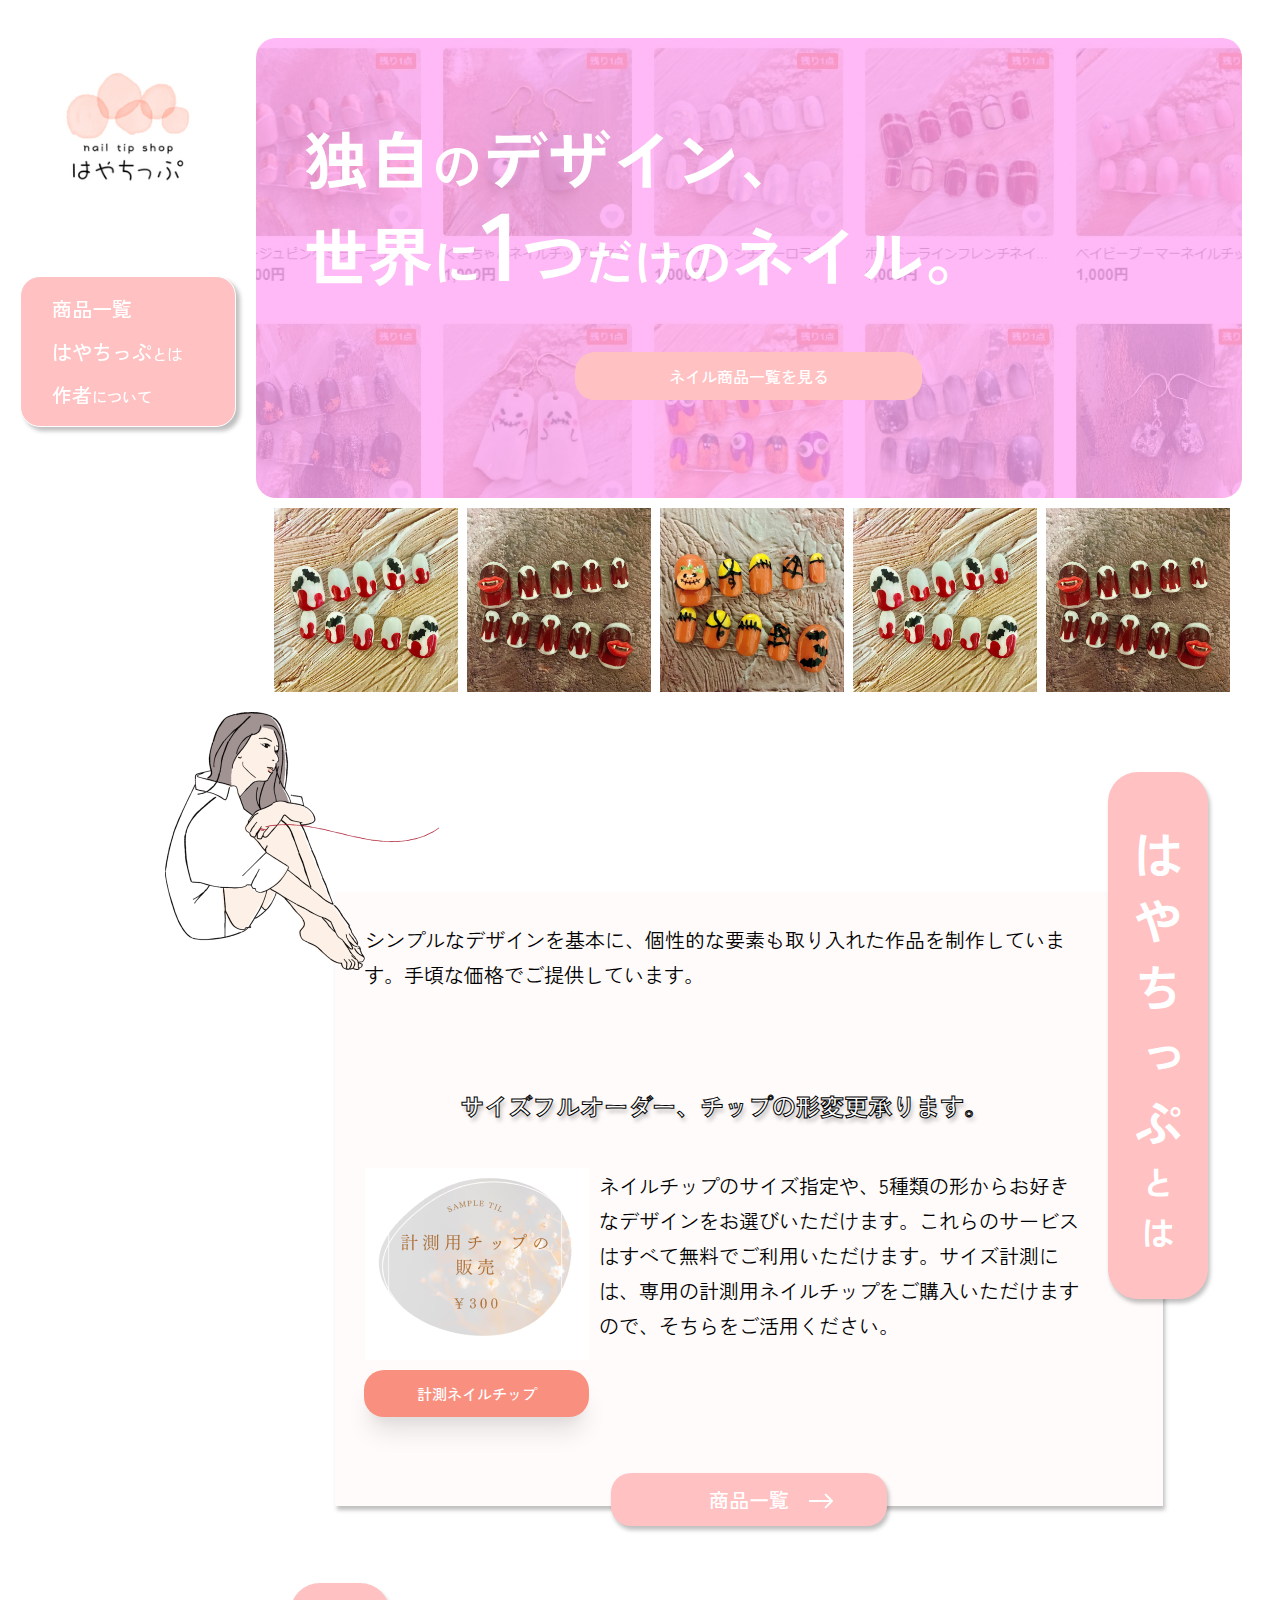
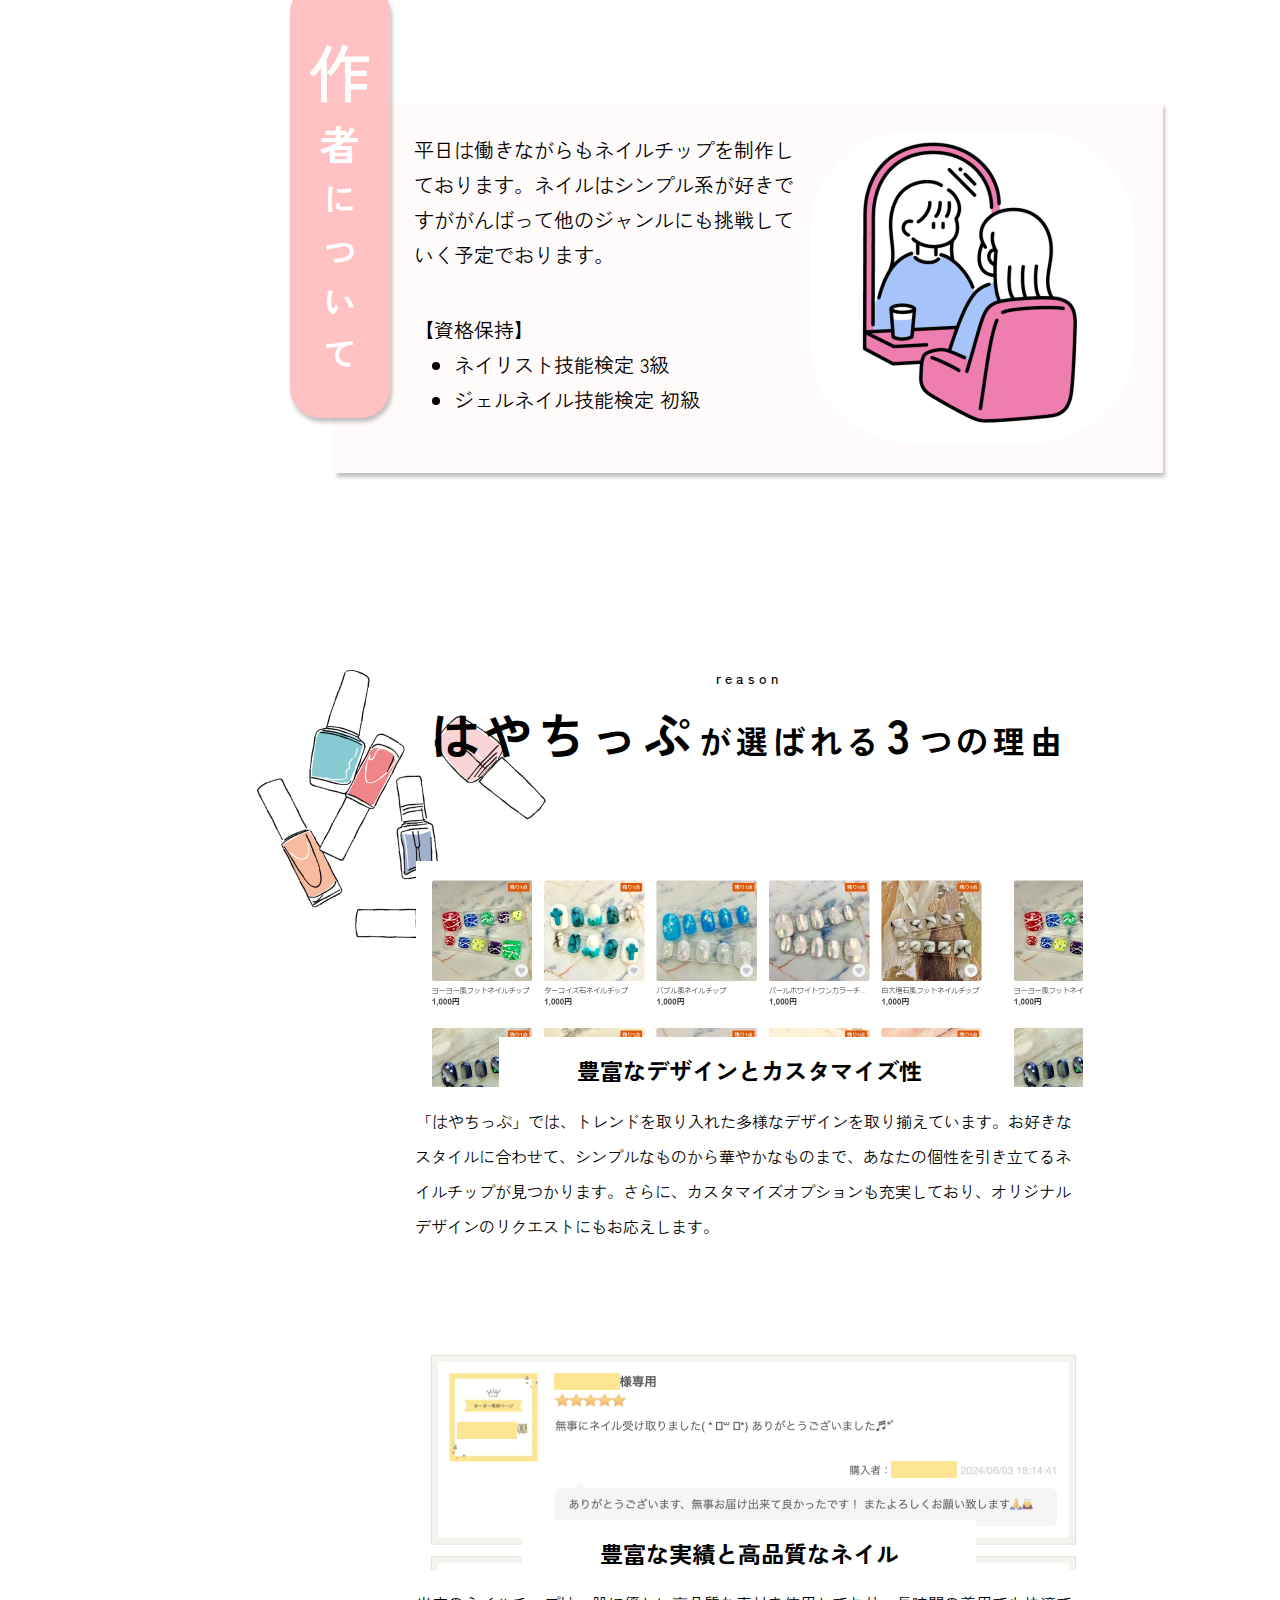
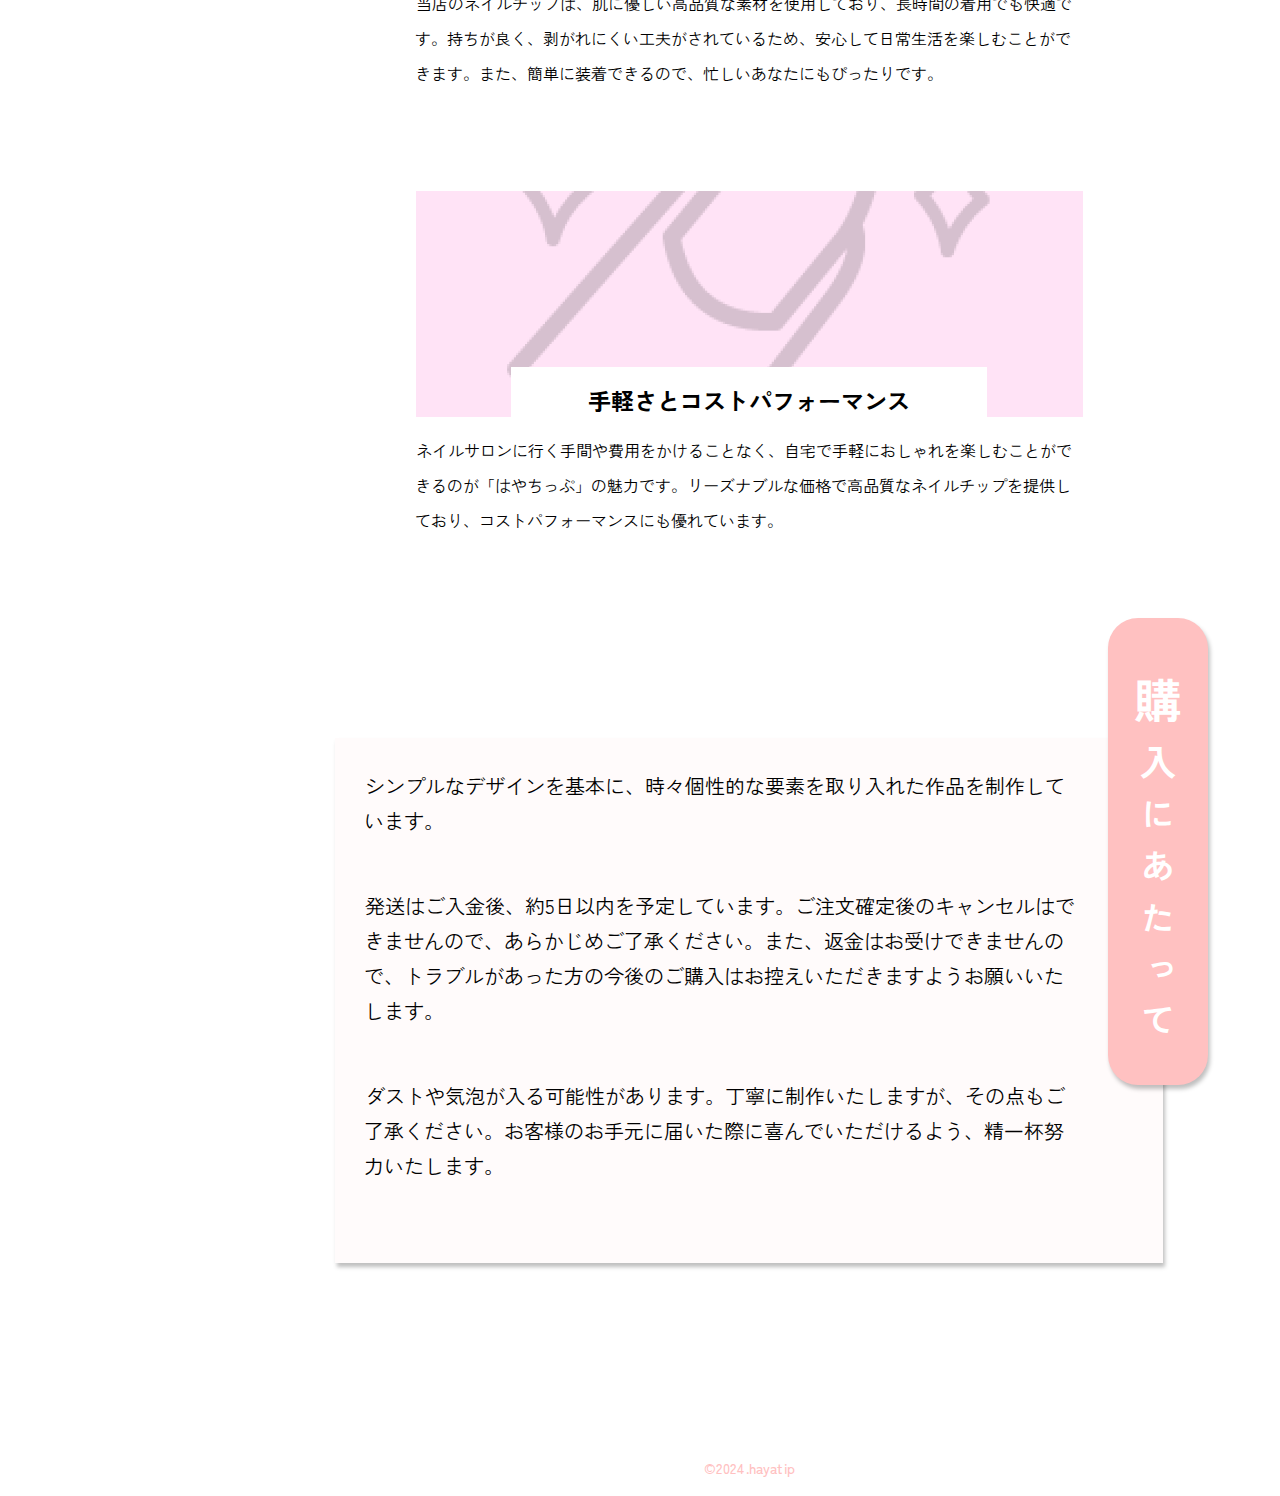
==== html/index.html @ b54ee9a7 "トップページPC" ====
<html lang="ja">
<head>
<meta charset="UTF-8">
<meta name="viewport" content="width=device-width, initial-scale=1">
<link rel="stylesheet" href="css/reset.css">
<link rel="stylesheet" href="css/style.css">
<link href="https://fonts.googleapis.com/css2?family=Zen+Kaku+Gothic+Antique:wght@300;400;500;700;900&display=swap" rel="stylesheet">
<link rel="stylesheet" href="js/slick.css">
<script src="js/jquery.js"></script>
<script src="js/slick.js"></script>
<script src="js/index.js"></script>
<title>はやちっぷ -nail tip shop-</title>
</head>
<body class="body">
    <header class="header">
        <h1 class="logo logo--pc logo--sp"><img src="image/logo.png" alt="はやちっぷ"></h1>
        <nav class="menu menu--pc menu--sp">
            <ul>
                <li><a href="#">商品一覧</a></li>
                <li><a href="#">はやちっぷ<i>とは</i></a></li>
                <li><a href="#">作者<i>について</i></a></li>
            </ul>
        </nav>
    </header>
    <main class="main-index main">
        <div class="main-index_catch">
            <a href="#">
                <h2><img src="image/catch.svg" alt="独自のデザイン、世界に1つだけのネイル。"></h2>
                <div class="main-index_btn">ネイル商品一覧を見る</div>
            </a>
        </div>
        <div class="main-index_slider">
            <div class="main-index_slider_items" id="js-slider">
                <div><img src="image/item1.jpg" alt=""></div>
                <div><img src="image/item2.jpg" alt=""></div>
                <div><img src="image/item3.jpg" alt=""></div>
                <div><img src="image/item1.jpg" alt=""></div>
                <div><img src="image/item2.jpg" alt=""></div>
                <div><img src="image/item3.jpg" alt=""></div>
                <div><img src="image/item1.jpg" alt=""></div>
                <div><img src="image/item2.jpg" alt=""></div>
                <div><img src="image/item3.jpg" alt=""></div>
                <div><img src="image/item1.jpg" alt=""></div>
                <div><img src="image/item2.jpg" alt=""></div>
                <div><img src="image/item3.jpg" alt=""></div>
                </div>
        </div>

        <!--はやちっぷとは-->
        <section class="main-index_content main-index_content--right main-index_content--btn">
            <h3 class="main-index_content_title main-index_content_title--right">はやちっぷ<span>とは</span></h3>
            <p class="main-index_content_text">シンプルなデザインを基本に、個性的な要素も取り入れた作品を制作しています。手頃な価格でご提供しています。</p>
            <div class="main-index_content_inner">
                <h4 class="main-index_content_inner_title">サイズフルオーダー、チップの形変更承ります。</h4>
                <div class="main-index_content_inner_group">
                    <div class="main-index_content_inner_group_figure">
                        <img src="image/tip.jpg" alt="計測ネイルチップ">
                        <a href="#" class="btn btn--keisoku">計測ネイルチップ</a>
                    </div>
                    <p>ネイルチップのサイズ指定や、5種類の形からお好きなデザインをお選びいただけます。これらのサービスはすべて無料でご利用いただけます。サイズ計測には、専用の計測用ネイルチップをご購入いただけますので、そちらをご活用ください。</p>
                </div>
                <a href="#" class="btn btn--index">商品一覧<span><img src="image/arrow1.svg" alt=""></span></a>
            </div>
            <div class="main-index_content_item"><img src="image/item1.png" alt=""></div>
        </section>

        <!--作者について-->
        <section class="main-index_content main-index_content--left">
            <h3 class="main-index_content_title main-index_content_title--left main-index_content_title--sakusya"><strong>作</strong><span>者</span><i>について</i></h3>
            <div class="main-index_content_inner main-index_content_inner--sakusya">
                <div class="main-index_content_inner_left">
                    <p>平日は働きながらもネイルチップを制作しております。ネイルはシンプル系が好きですががんばって他のジャンルにも挑戦していく予定でおります。</p>
                    <h4>【資格保持】</h4>
                    <ul>
                        <li>ネイリスト技能検定 3級</li>
                        <li>ジェルネイル技能検定 初級</li>
                    </ul>
                </div>
                <figure class="main-index_content_inner_image">
                    <img src="image/sakusya.png" alt="作者について">
                </figure>
            </div>
        </section>

        <!--reason-->
        <div class="reason">
            <div class="reason-tiele">
                <span class="reason-tiele_sub">reason</span>
                <h3 class="reason-tiele_sub-title">
                    <strong>はやちっぷ</strong>
                    <span>が選ばれる</span>
                    <i>3</i>
                    <span>つの理由</span>
                </h3>
            </div>

            <section class="reason-section reason-section--first">
                <div class="reason-section_item"><img src="image/item2.png" alt=""></div>
                <figure class="reason-section_figure"><img src="image/reason1.png" alt="豊富なデザインとカスタマイズ性"></figure>
                <div class="reason-section_inner">
                    <div class="reason-section_inner_title">
                        <h4 class="reason-section_inner_title_item">豊富なデザインとカスタマイズ性</h4>
                    </div>
                    <p class="reason-section_inner_text">「はやちっぷ」では、トレンドを取り入れた多様なデザインを取り揃えています。お好きなスタイルに合わせて、シンプルなものから華やかなものまで、あなたの個性を引き立てるネイルチップが見つかります。さらに、カスタマイズオプションも充実しており、オリジナルデザインのリクエストにもお応えします。</p>
                </div>
            </section>

            <section class="reason-section">
                <figure class="reason-section_figure"><img src="image/reason2.png" alt=""></figure>
                <div class="reason-section_inner">
                    <div class="reason-section_inner_title">
                        <h4 class="reason-section_inner_title_item">豊富な実績と高品質なネイル</h4>
                    </div>
                    <p class="reason-section_inner_text">当店のネイルチップは、肌に優しい高品質な素材を使用しており、長時間の着用でも快適です。持ちが良く、剥がれにくい工夫がされているため、安心して日常生活を楽しむことができます。また、簡単に装着できるので、忙しいあなたにもぴったりです。</p>
                </div>
            </section>

            <section class="reason-section reason-section--last">
                <figure class="reason-section_figure"><img src="image/reason3.png" alt=""></figure>
                <div class="reason-section_inner">
                    <div class="reason-section_inner_title">
                        <h4 class="reason-section_inner_title_item">手軽さとコストパフォーマンス</h4>
                    </div>
                    <p class="reason-section_inner_text">ネイルサロンに行く手間や費用をかけることなく、自宅で手軽におしゃれを楽しむことができるのが「はやちっぷ」の魅力です。リーズナブルな価格で高品質なネイルチップを提供しており、コストパフォーマンスにも優れています。</p>
                </div>
            </section>
        </div>

        <!--購入にあたって-->
        <section class="main-index_content main-index_content--right">
            <h3 class="main-index_content_title main-index_content_title--right">購<strong>入</strong><span>にあたって</span></h3>
            <p class="main-index_content_text main-index_content_text--kounyu">シンプルなデザインを基本に、時々個性的な要素を取り入れた作品を制作しています。</p>
            <p class="main-index_content_text main-index_content_text--kounyu">発送はご入金後、約5日以内を予定しています。ご注文確定後のキャンセルはできませんので、あらかじめご了承ください。また、返金はお受けできませんので、トラブルがあった方の今後のご購入はお控えいただきますようお願いいたします。</p>
            <p class="main-index_content_text main-index_content_text--kounyu">ダストや気泡が入る可能性があります。丁寧に制作いたしますが、その点もご了承ください。お客様のお手元に届いた際に喜んでいただけるよう、精一杯努力いたします。</p>
        </section>

        <footer class="footer">&copy;2024.hayatip</footer>
    </main>
</body>
</html>
---- html/css/style.css ----
.body{
    position: relative;
    font-family: "Zen Kaku Gothic Antique", sans-serif;
    text-indent: 0.5px;
}

.header{
    width: 20%;
    position: fixed;
    top: 0px;
    left: 0px;
    z-index: 2;
}
@media screen and (max-width: 1201px) {
    .header{
        width: 100%;
        position: relative;
        top: 0px;
        left: 0px;
        background: #FFFBFB;
    }
}

.logo{
    width: 100%;
    padding: 8%;
}

.logo--pc{
    z-index: 1;
    position: relative;
}

@media screen and (max-width: 1201px) {
    .logo--sp{
        padding: 0%;
        z-index: 100;
        position: relative;
        padding: 20px 0px;
    }
}

.logo img{
    width: 100%;
}
@media screen and (max-width: 1201px) {
    .logo--sp img{
        width: 150px;
        display: block;
        margin: auto;
    }
}

.menu{
    padding: 8%;
}
@media screen and (max-width: 1201px) {
    .menu--sp{
       display: none;
    }
}

.menu ul{
    background: #FFC1C1;
    border: #fff 1px solid;
    padding: 10px 0px;
    box-shadow: rgb(0 0 0 / .25) 4px 4px 4px;
    border-radius: 20px;
}

.menu ul li{
    font-size: 24px;
    font-weight: 500;
}
@media screen and (max-width: 1350px) {
    .menu ul li{
        font-size: 20px;
    }
}

.menu ul li a{
    display: block;
    color: #fff;
    padding: 10px 30px;
    background-size: cover;
}

.menu ul li i{
    font-style: normal;
    font-size:20px;
}
@media screen and (max-width: 1350px) {
    .menu ul li i{
        font-size: 15px;
    }
}

@media screen and (max-width: 1201px) {
    .main{
        padding: 20px 20px 0px 20px !important;
    }
}

.main-index{
    width: 80%;
    position: relative;
    left: 20%;
    padding: 3% 3% 0% 0%;
}
@media screen and (max-width: 1201px) {
    .main-index{
        width: 100%;
        position: relative;
        left: 0%;
        margin-top: 30px;
    }
}

.main-index .main-index_catch {
    background: url("../image/top.png") no-repeat;
    background-size: cover;
    height: 460px;
    border-radius: 20px;
    position: relative;
}

.main-index .main-index_catch img{
    position: absolute;
    top: 91px;
    left: 49px;
}

.main-index_btn{
    background: #FFC1C1;
    position: absolute;
    left: calc(50% - (347px / 2));
    width: 347px;
    text-align: center;
    bottom: 98px;
    color: #fff;
    padding: 15px 0px;
    font-weight: 500;
    border-radius: 20px;
}

.main-index_slider{
    overflow: hidden;
    height: 206px;
    margin: 10px 10px 200px 10px;
}

.main-index_slider_items div {
    padding: 0px 1.5px;
    background: #fff;
}

.main-index_slider_items div img{
    width: 100%;
}

/*btn*/
.btn{
    background: #FFC1C1;
    color: #fff;
    padding: 15px 0px;
    display: inline-block;
    text-align: center;
    border-radius: 20px;
    font-weight: 500;
    box-shadow: rgb(0 0 0 / .25) 2px 4px 4px;
}

.btn span{
    position: absolute;
    top: 20px;
    left: calc(50% + 60px);
}

.btn--index{
    font-size: 20px;
    width: 276px;
    position: absolute;
    bottom: 0px;
    left: calc(50% - (276px / 2));
    bottom: -20px;
}

.btn--keisoku{
    font-size: 20px;
    display: block; 
    margin: auto;
    font-size: 15px;
    margin-top: 10px;
    background: #F9907F;
    box-shadow: rgba(0, 0, 0, 0.1) 0 20px 25px -5px, rgba(0, 0, 0, 0.04) 0 10px 10px -5px;
}

/*はやちっぷとは*/
.main-index_content{
    margin: 8% 8% 20% 8%;
    background: #FFFBFB;
    box-shadow: rgb(0 0 0 / .25) 2px 4px 4px;
    position: relative;
}

.main-index_content_item{
    width: 274px;
    position: absolute;
    top: -180px;
    left: -170px;
    z-index: 1;
}

.main-index_content_item img{
    width: 100%;
}

.main-index_content--right{
    padding: 3% 8% 3% 3%;
}

.main-index_content--left{
    padding: 3% 3% 3% 8%;
}

.main-index_content--btn{
    padding: 3% 8% 9% 3% !important;
}

.main-index_content_title{
    background: #FFC1C1;
    display: inline-block;
    -ms-writing-mode: tb-rl;
    writing-mode: vertical-rl;
    position: absolute;
    padding: 10px 10px 30px 10px;
    font-size: 48px;
    color: #fff;
    font-weight: bold;
    box-shadow: rgb(0 0 0 / .25) 2px 4px 4px;
    line-height: 5.0rem;
    letter-spacing: 1.2rem;
    text-indent: 1em;
    border-radius: 30px;
}

.main-index_content_title span{
    font-size: 32px;
}

.main-index_content_title--right{
    right: -45px;
    top: -120px;
}

.main-index_content_title--right strong{
    font-size: 36px;
    font-weight: bold;
}

.main-index_content_title--left{
    left: -45px;
    top: -120px;
}

.main-index_content_text{
    font-size: 20px;
    line-height: 35px;
    margin-bottom: 100px;
}

.main-index_content_text--kounyu{
    margin-bottom: 50px;
}

.main-index_content_inner_title{
    font-size: 24px;
    font-weight: bold;
    text-align: center;
    color: #fff;
    -webkit-text-stroke-width: 1px;
    -webkit-text-stroke-color: black;
    text-shadow: rgb(0 0 0 / .25) 2px 4px 4px;
    margin-bottom: 48px;
}

.main-index_content_inner_group{
    display: flex;
}

.main-index_content_inner_group p{
    font-size: 20px;
    padding-left: 10px;
    line-height: 35px;
}

.main-index_content_inner_group_figure{
    width: 244px;
}

/*作者について*/
.main-index_content_inner--sakusya{
    display: flex;
    font-size: 20px;
    line-height: 35px;
}

.main-index_content_title--sakusya strong{
    font-size: 64px;
    font-weight: 500;
}

.main-index_content_title--sakusya span{
    font-size: 40px;
}

.main-index_content_title--sakusya i{
    font-style: normal;
    font-size: 32px;
}

.main-index_content_inner--sakusya h4{
    margin-top: 40px !important;
}

.main-index_content_inner--sakusya ul li{
    list-style: disc;
    margin-left: 40px;
}

.main-index_content_inner_image{
    width: 324px;
}

/*はやちっぷが選ばれる3つの理由*/
.reason{
    position: relative;
    padding: 0px 11%;
}

.reason-tiele{
    text-align: center;
    margin-bottom: 100px;
    position: relative;
    z-index: 1;
}

.reason-tiele_sub{
    font-size: 14px;
    letter-spacing: 0.3em;
    display: block;
    padding-bottom: 20px;
    font-weight: 500;
}

.reason-tiele_sub-title{
    font-size: 32px;
    font-weight: bold;
    letter-spacing: 0.15em;
}

.reason-tiele_sub-title strong{
    font-weight: 600;
    font-size: 48px;
    margin-right: -10px;
}

.reason-tiele_sub-title i{
    font-style: normal;
    font-weight: 600;
    font-size: 48px;
    margin: 0px -10px;
}

.reason-section{
    margin-bottom: 100px;
}

.reason-section_item{
    position: absolute;
    top: 0px;
    left: 0%;
}

.reason-section--last{
    margin-bottom: 200px;
}

.reason-section_figure{
    text-align: center;
    position: relative;
    z-index: 1;
}

.reason-section_inner{
    margin-top: -50px;
}

.reason-section_inner_text{
    background: #fff;
    display: block;
    position: relative;
    font-size: 16px;
    line-height:35px;
    width: 667px;
    margin: auto;
}

.reason-section_inner_title{
    text-align:center;
    position: relative;
    z-index: 2;
}

.reason-section_inner_title_item{
    display: inline-block;
    padding: 20px 10%;
    background: #fff;
    font-size: 23px;
    font-weight: bold;
}

.footer{
    text-align: center;
    margin: 20px 0px;
    font-size: 14px;
    font-weight: 500;
    color: #FFC1C1;
}
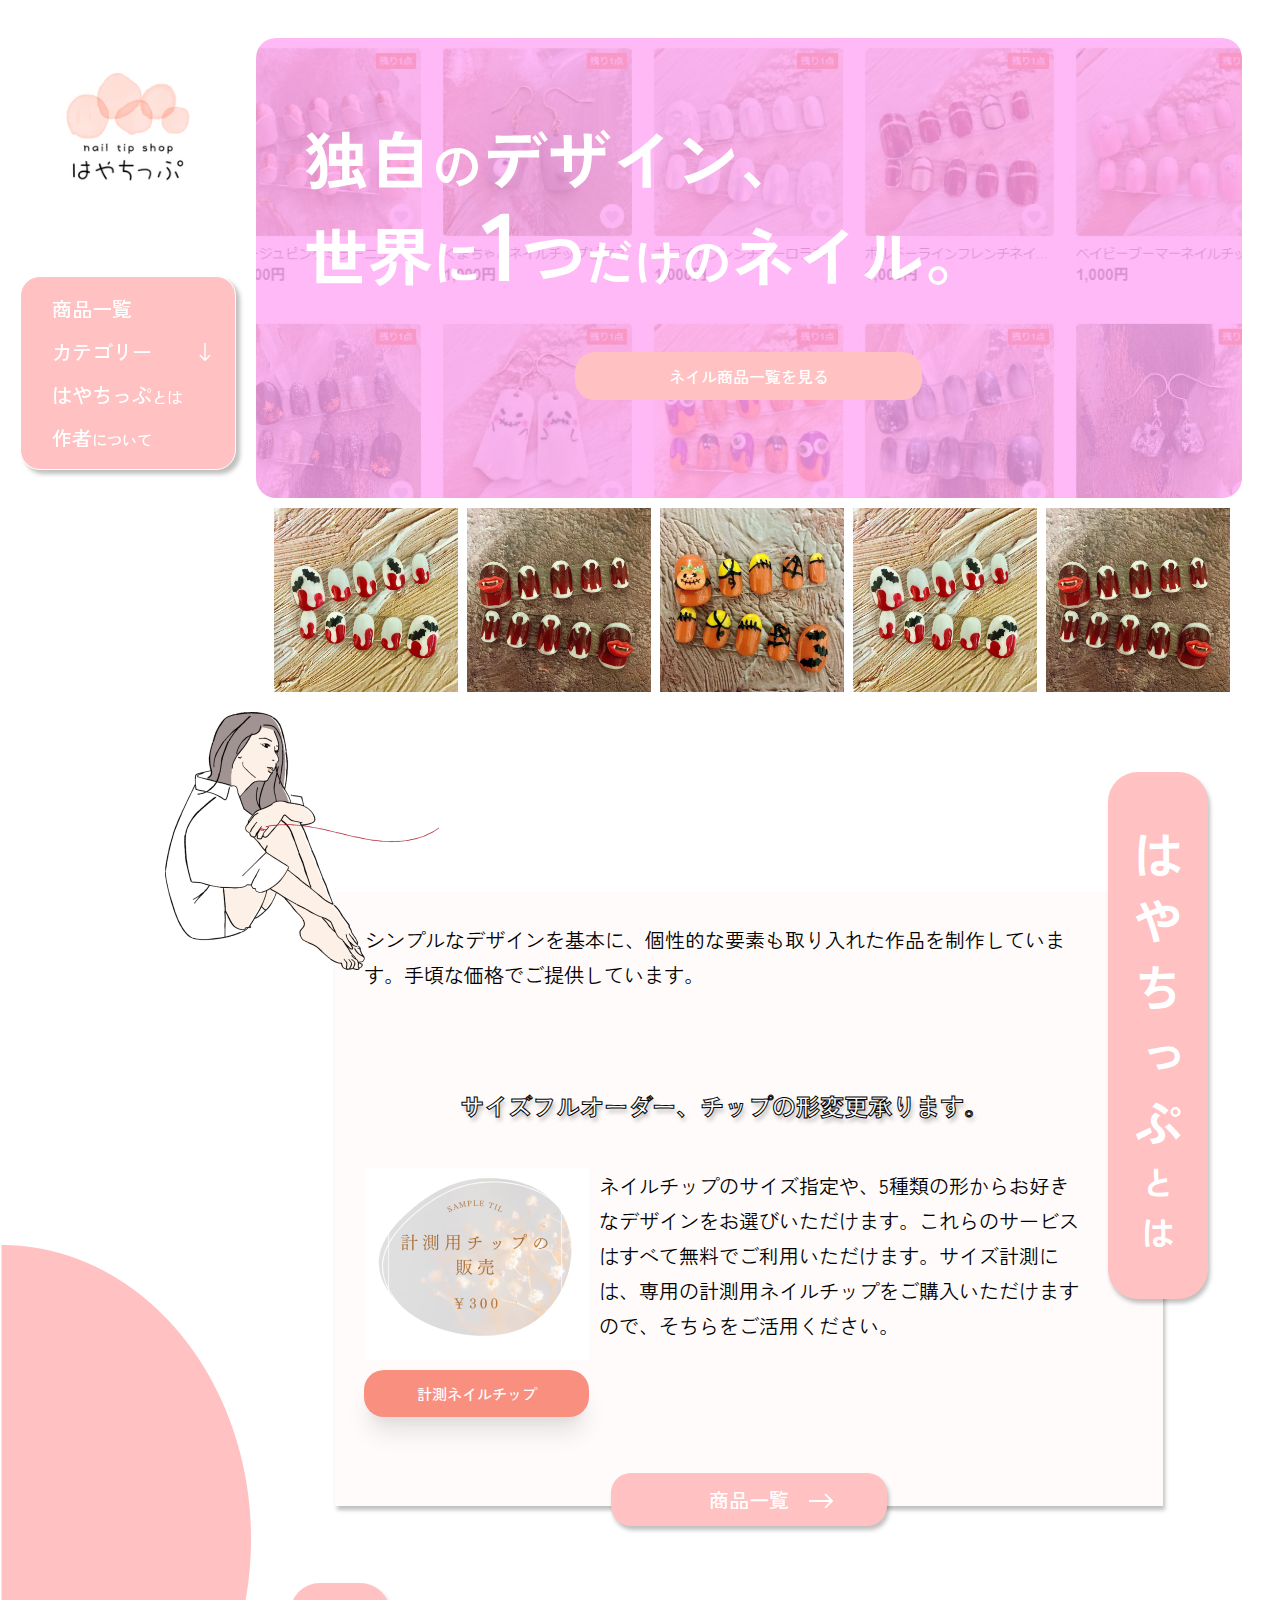
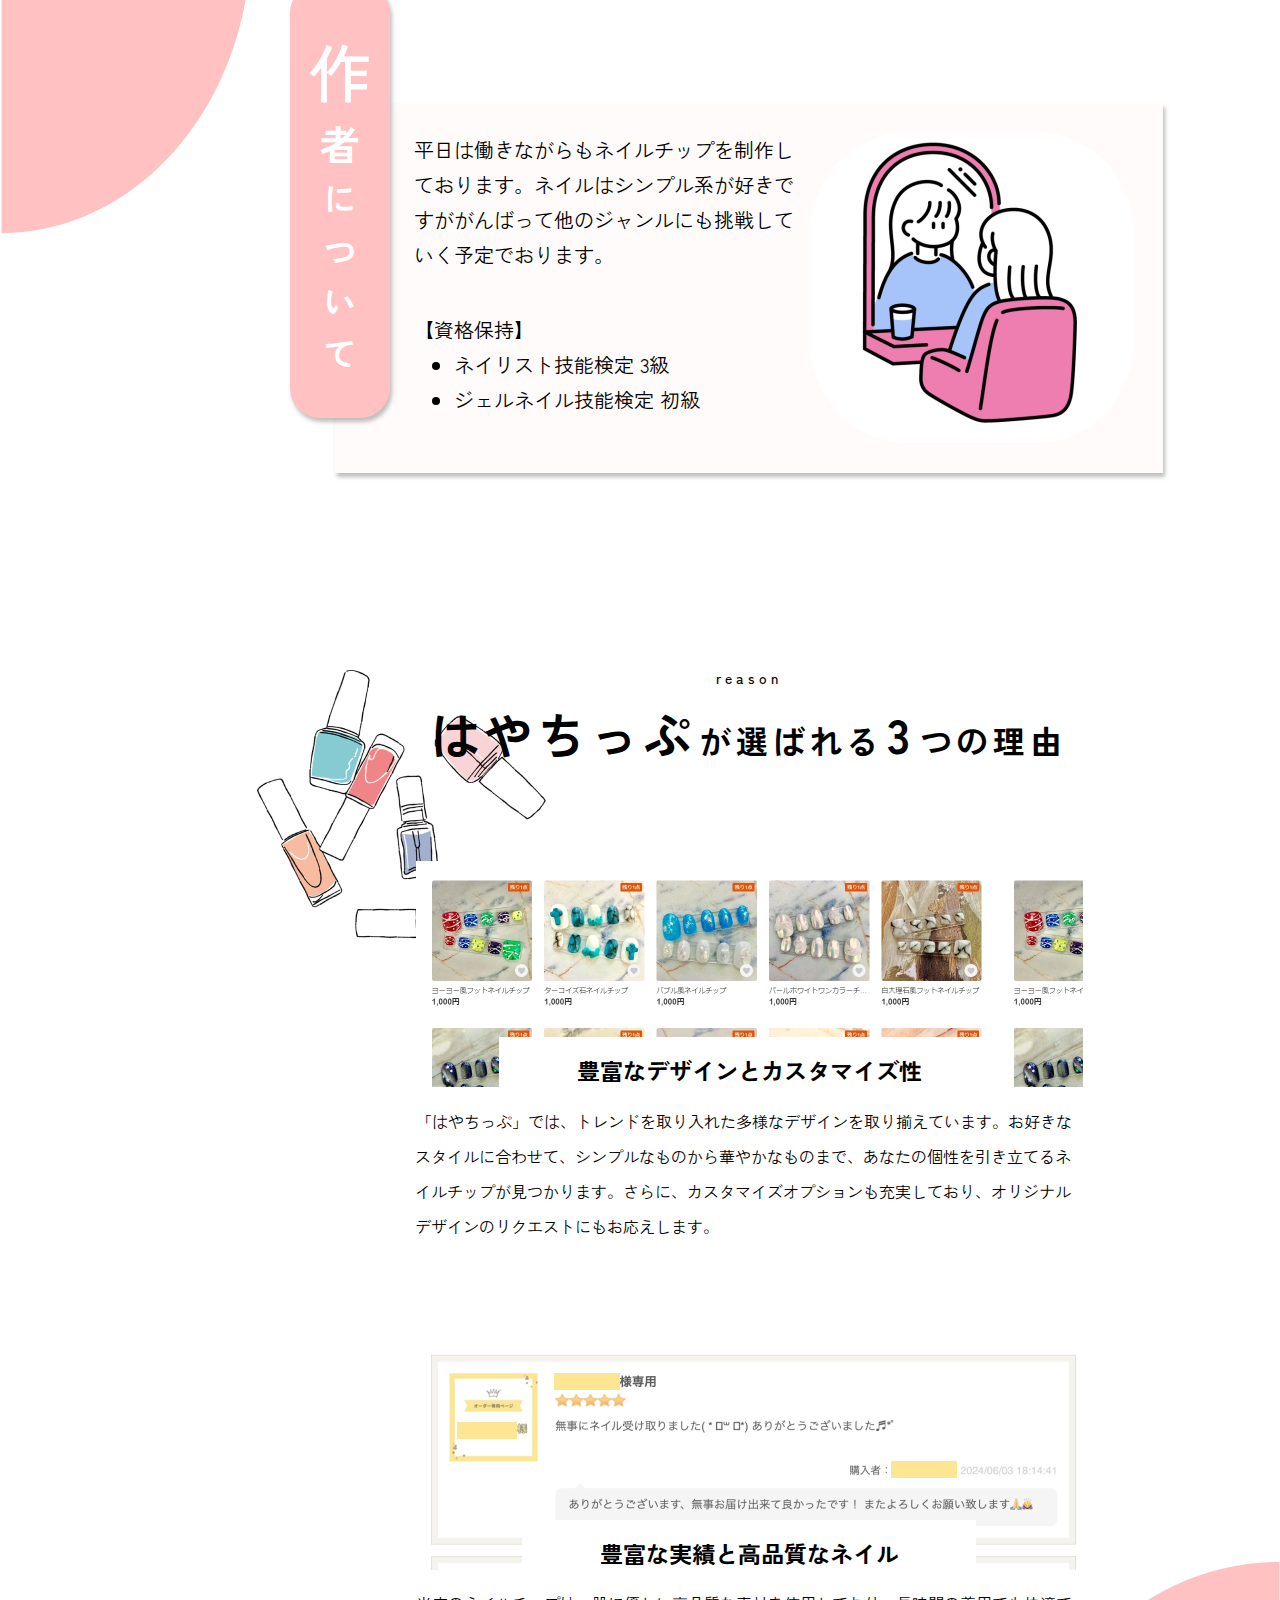
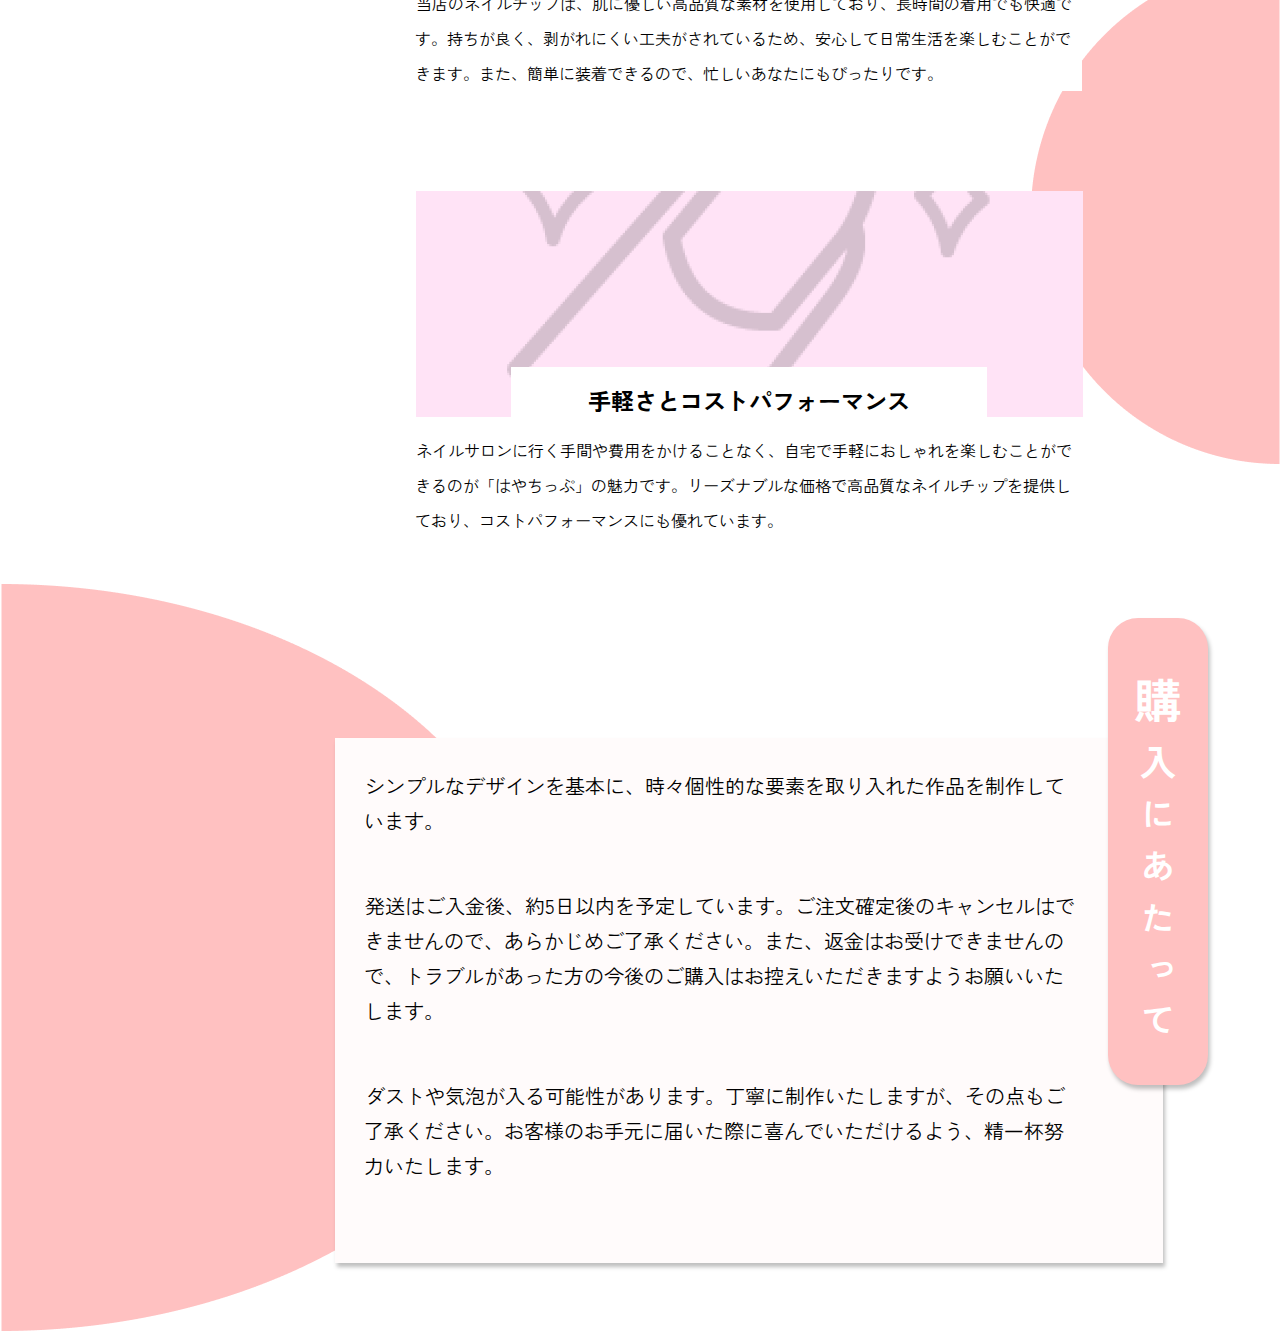
==== commit 0b627fed: "背景アイコンの調整、アコーディオンの実装" ====
--- a/html/index.html
+++ b/html/index.html
@@ -12,16 +12,31 @@
 <title>はやちっぷ -nail tip shop-</title>
 </head>
 <body class="body">
+    <div class="bg bg--1"><img src="image/bg-item1.png" alt=""></div>
+    <div class="bg bg--2"><img src="image/bg-item2.png" alt=""></div>
+    <div class="bg bg--3"><img src="image/bg-item3.png" alt=""></div>
+
     <header class="header">
         <h1 class="logo logo--pc logo--sp"><img src="image/logo.png" alt="はやちっぷ"></h1>
         <nav class="menu menu--pc menu--sp">
             <ul>
                 <li><a href="#">商品一覧</a></li>
+                <li>
+                    <span class="menu_btn" id="js-category-btn">カテゴリー<i class="menu_btn_arrow"><img src="image/arrow1.svg" alt=""></i></span>
+                    <ul class="menu_category" id="js-category-inner">
+                        <li><a href="#">ショートネイル</a></li>
+                        <li><a href="#">ロングネイル</a></li>
+                        <li><a href="#">フットネイル</a></li>
+                        <li><a href="#">ネイルピアス</a></li>
+                        <li><a href="#">計測用ネイルチップ</a></li>
+                    </ul>
+                </li>
                 <li><a href="#">はやちっぷ<i>とは</i></a></li>
                 <li><a href="#">作者<i>について</i></a></li>
             </ul>
         </nav>
     </header>
+
     <main class="main-index main">
         <div class="main-index_catch">
             <a href="#">
--- a/html/css/style.css
+++ b/html/css/style.css
@@ -2,6 +2,22 @@
     position: relative;
     font-family: "Zen Kaku Gothic Antique", sans-serif;
     text-indent: 0.5px;
+}
+
+.bg{
+    position: absolute;
+}
+.bg--1{
+    left: 0px;
+    top: 1245px;
+}
+.bg--2{
+    right: 0px;
+    top: 3162px;
+}
+.bg--3{
+    left: 0px;
+    top: 3784px;
 }
 
 .header{
@@ -60,7 +76,7 @@
     }
 }
 
-.menu ul{
+.menu > ul{
     background: #FFC1C1;
     border: #fff 1px solid;
     padding: 10px 0px;
@@ -68,17 +84,19 @@
     border-radius: 20px;
 }
 
-.menu ul li{
+.menu > ul li{
     font-size: 24px;
     font-weight: 500;
 }
 @media screen and (max-width: 1350px) {
-    .menu ul li{
+    .menu > ul li{
         font-size: 20px;
     }
 }
 
-.menu ul li a{
+.menu ul li a,
+.menu ul li span
+{
     display: block;
     color: #fff;
     padding: 10px 30px;
@@ -156,6 +174,41 @@
 
 .main-index_slider_items div img{
     width: 100%;
+}
+
+/*category*/
+.menu_btn{
+    cursor: pointer;
+    position: relative;
+}
+.menu_btn_arrow{
+    transform: rotate(90deg);
+    transition: transform .5s;
+    width: 18px;
+    height: 10px;
+    display: inline-block;
+    position: absolute;
+    right: 20px;
+    top: 16px;
+}
+.is-open .menu_btn_arrow{
+    transform: rotate(-90deg);
+}
+
+.menu_btn_arrow img{
+    width:100%;
+}
+.menu_category{
+    display: none;
+}
+.menu_category li{
+    font-size: 14px !important;
+    padding-left: 20px;
+}
+@media screen and (max-width: 1260px) {
+.menu_category li{
+    font-size: 12px !important;
+}
 }
 
 /*btn*/
@@ -202,6 +255,11 @@
     box-shadow: rgb(0 0 0 / .25) 2px 4px 4px;
     position: relative;
 }
+@media screen and (max-width: 914px) {
+    .main-index_content{
+        margin: 30px 30px 20% 30px;
+    }
+}
 
 .main-index_content_item{
     width: 274px;
@@ -209,6 +267,18 @@
     top: -180px;
     left: -170px;
     z-index: 1;
+}
+@media screen and (max-width: 1200px) {
+    .main-index_content_item{
+        left: -80px !important;
+        top: -234px !important;
+    }
+}
+@media screen and (max-width: 914px) {
+    .main-index_content_item{
+        left: calc(50% - 325px) !important;
+        top: -240px;
+    }
 }
 
 .main-index_content_item img{
@@ -391,6 +461,15 @@
     position: relative;
     z-index: 1;
 }
+@media screen and (max-width: 914px) {
+    .reason-section_figure{
+        width: 100%;
+    }
+
+    .reason-section_figure img{
+        width: 100%;
+    }
+}
 
 .reason-section_inner{
     margin-top: -50px;
@@ -404,6 +483,12 @@
     line-height:35px;
     width: 667px;
     margin: auto;
+}
+@media screen and (max-width: 914px) {
+    .reason-section_inner_text{
+        width: 100%;
+        padding: 0px 30px;
+    }
 }
 
 .reason-section_inner_title{
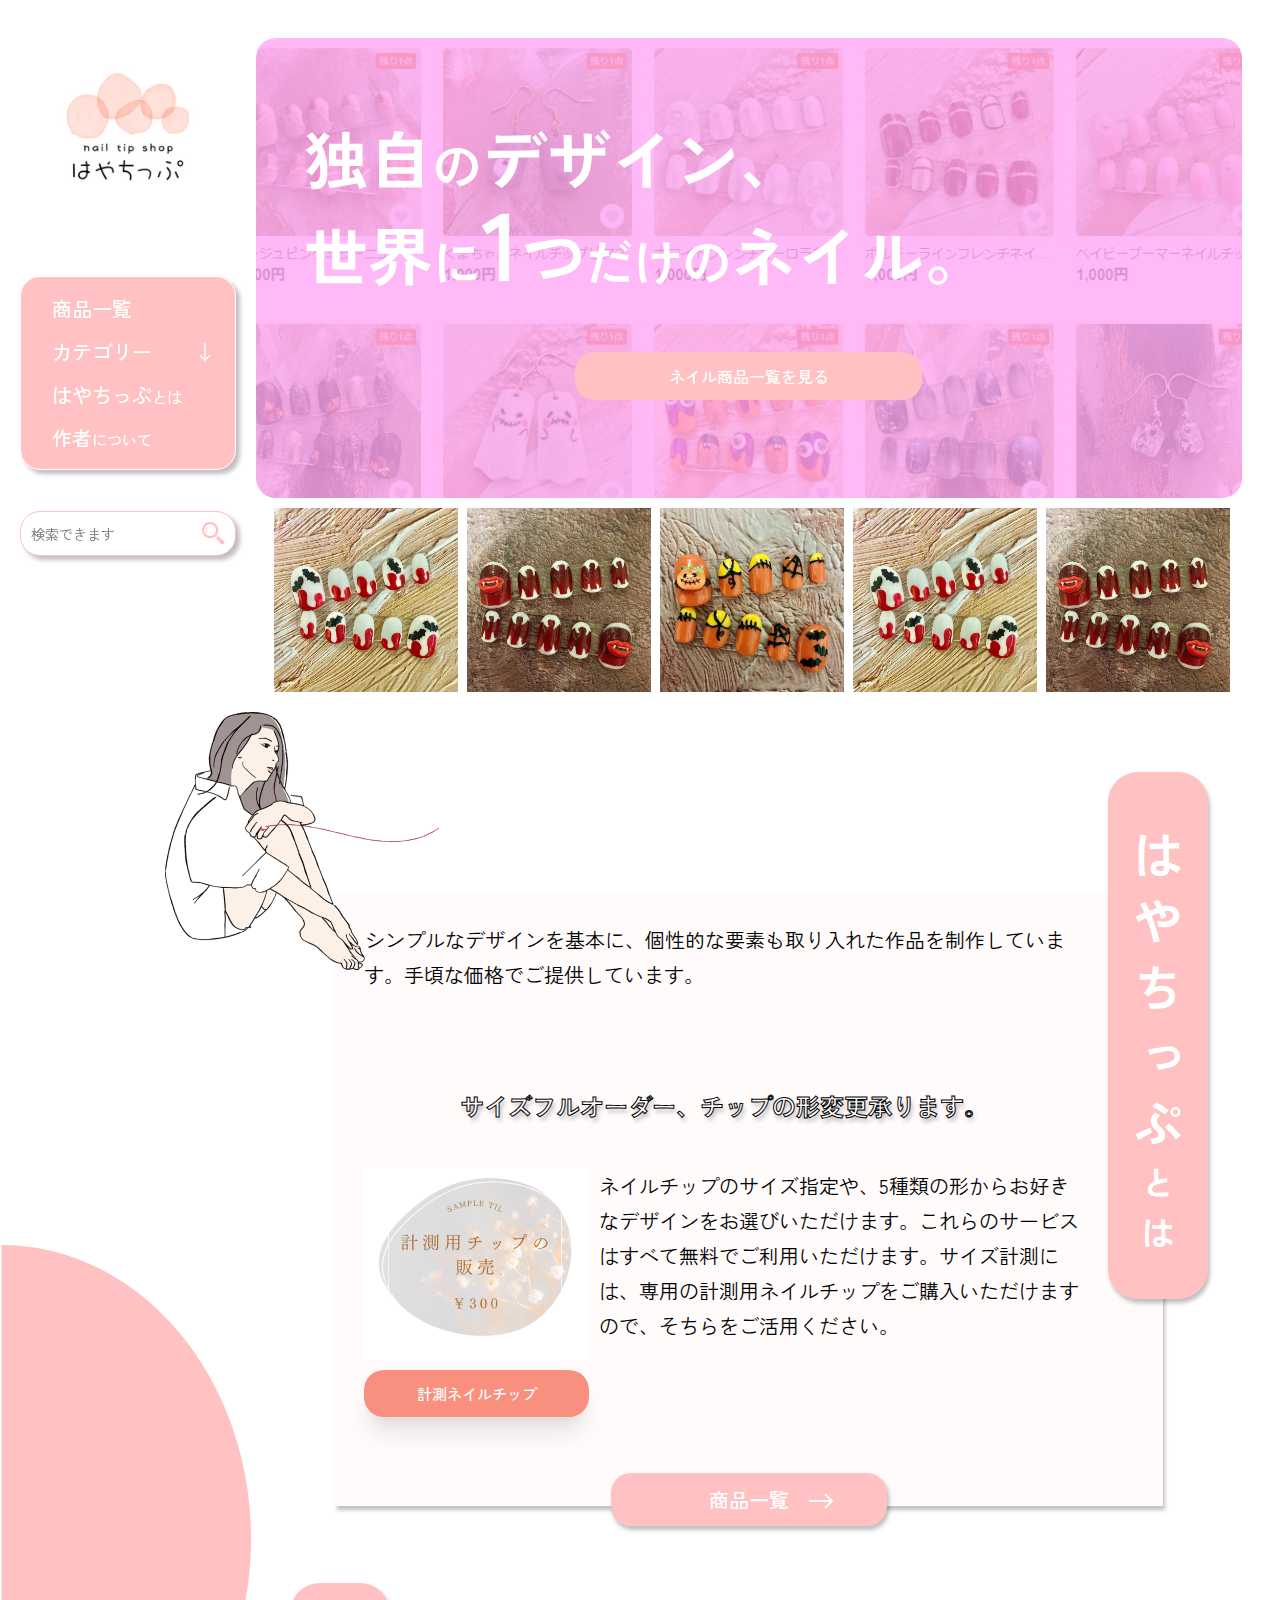
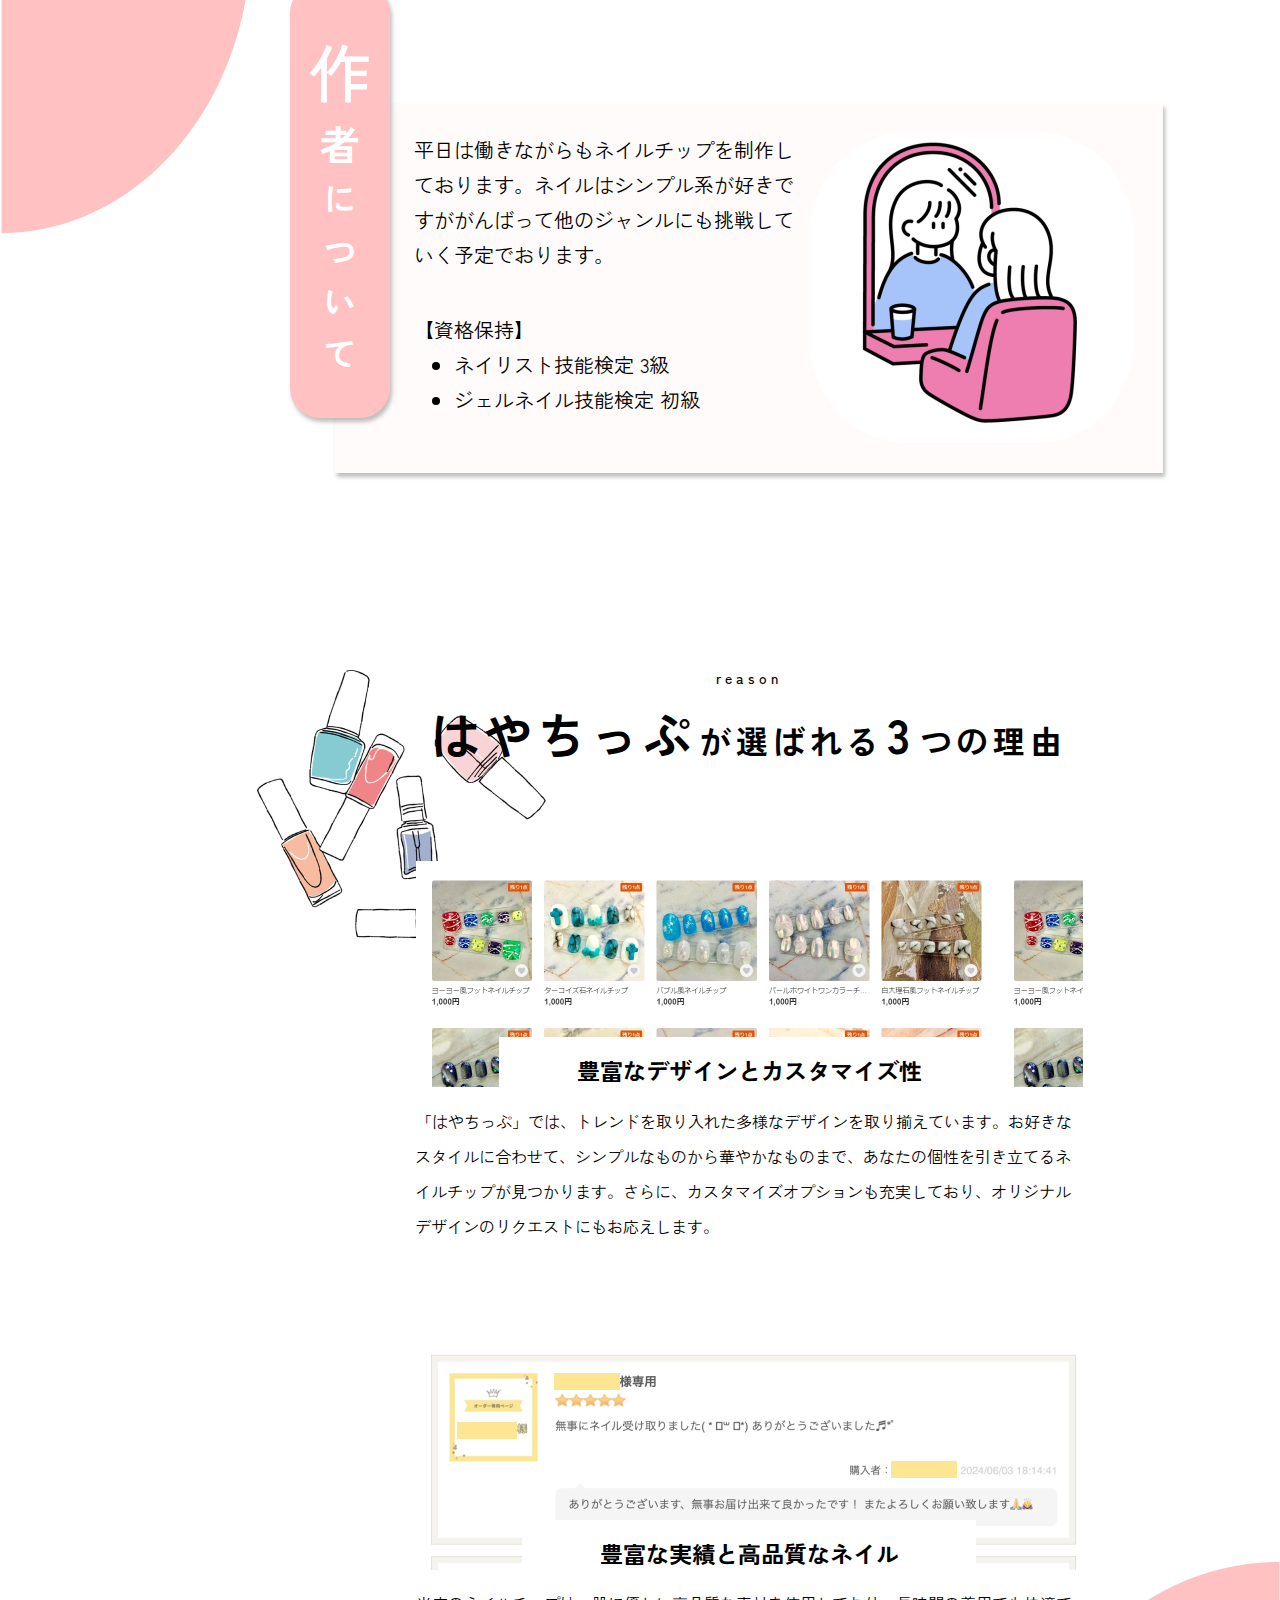
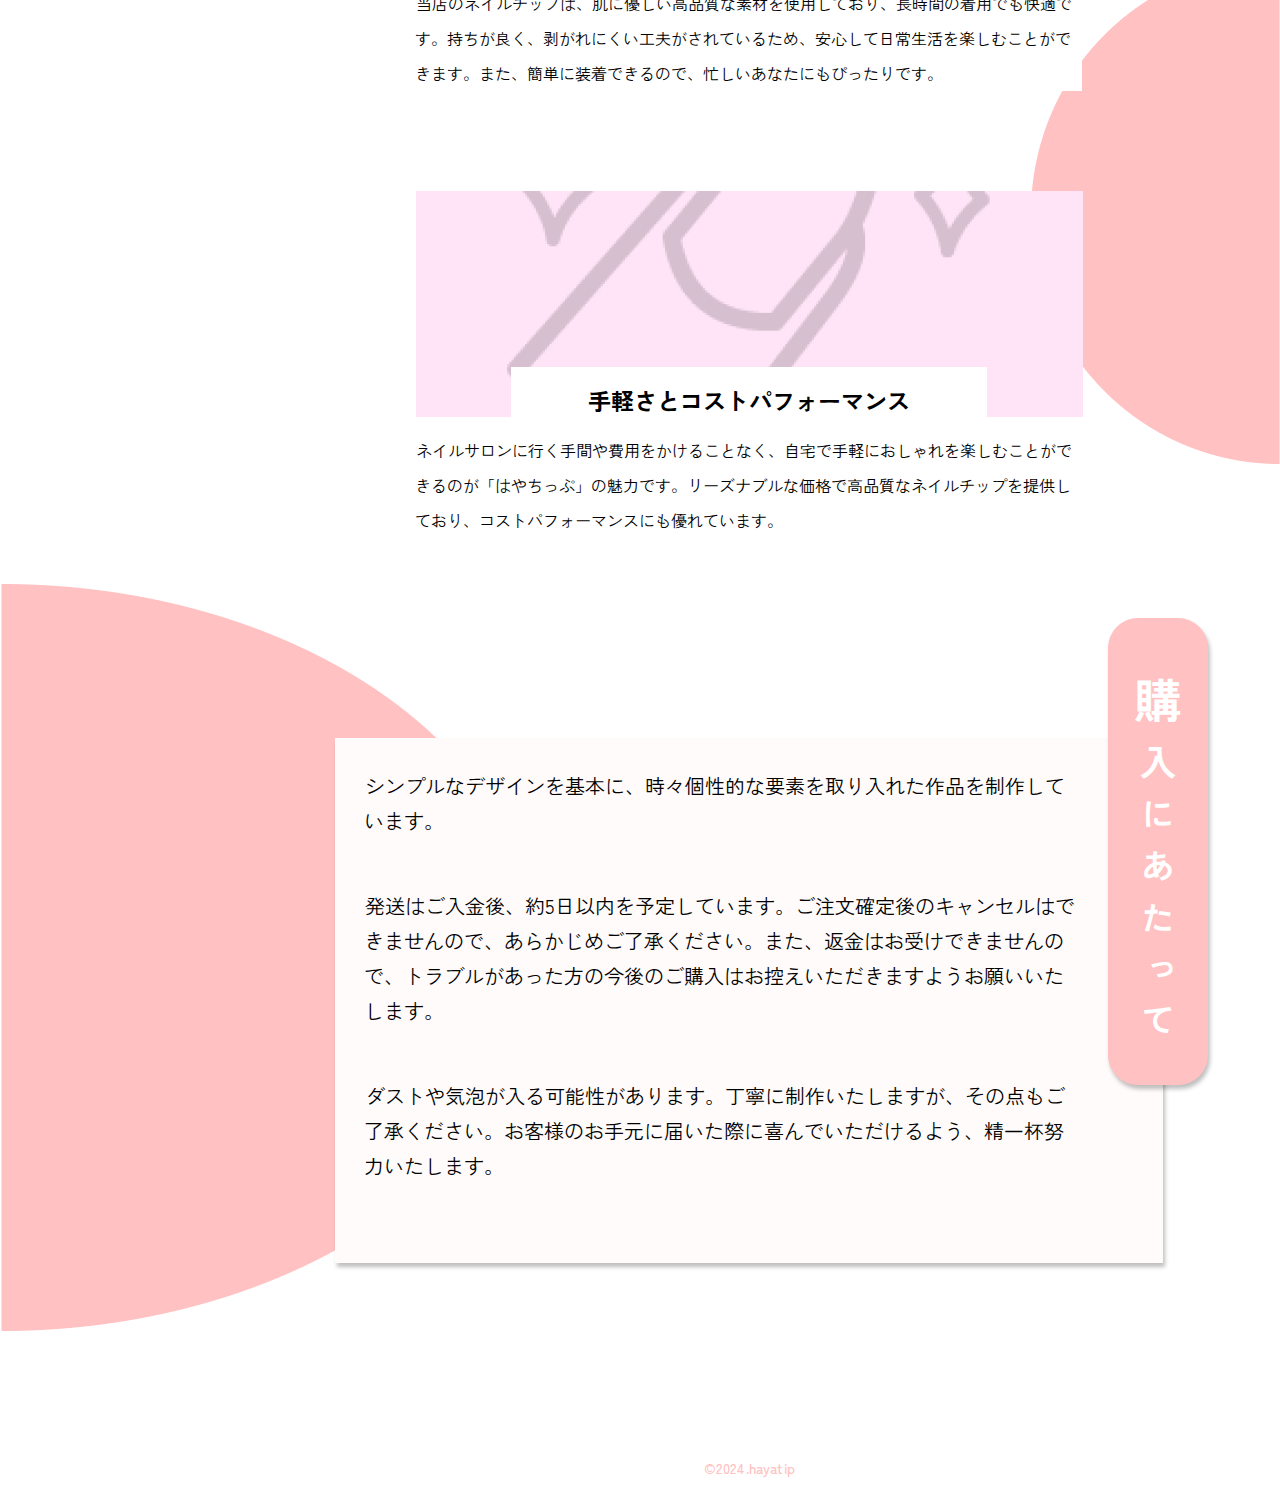
==== commit 11f342e7: "検索ボックス" ====
--- a/html/index.html
+++ b/html/index.html
@@ -35,6 +35,25 @@
                 <li><a href="#">作者<i>について</i></a></li>
             </ul>
         </nav>
+
+        <form action="./" class="side-search">
+            <div class="side-search_box">
+                <input class="side-search_box_text" type="text" placeholder="検索できます">
+                <button class="side-search_box_button" type="submit">
+                    <svg version="1.1" id="_x32_" xmlns="http://www.w3.org/2000/svg" xmlns:xlink="http://www.w3.org/1999/xlink" x="0px" y="0px" viewBox="0 0 512 512" xml:space="preserve">
+                        <path d="M332.998,291.918c52.2-71.895,45.941-173.338-18.834-238.123c-71.736-71.728-188.468-71.728-260.195,0
+                                c-71.746,71.745-71.746,188.458,0,260.204c64.775,64.775,166.218,71.034,238.104,18.844l14.222,14.203l40.916-40.916
+                                L332.998,291.918z M278.488,278.333c-52.144,52.134-136.699,52.144-188.852,0c-52.152-52.153-52.152-136.717,0-188.861
+                                c52.154-52.144,136.708-52.144,188.852,0C330.64,141.616,330.64,226.18,278.488,278.333z"></path>
+                            <path d="M109.303,119.216c-27.078,34.788-29.324,82.646-6.756,119.614c2.142,3.489,6.709,4.603,10.208,2.46
+                                c3.49-2.142,4.594-6.709,2.462-10.198v0.008c-19.387-31.7-17.45-72.962,5.782-102.771c2.526-3.228,1.946-7.898-1.292-10.405
+                                C116.48,115.399,111.811,115.979,109.303,119.216z"></path>
+                            <path d="M501.499,438.591L363.341,315.178l-47.98,47.98l123.403,138.168c12.548,16.234,35.144,13.848,55.447-6.456
+                                C514.505,474.576,517.743,451.138,501.499,438.591z"></path>
+                        </svg>
+                </button>
+            </div>
+        </form>
     </header>
 
     <main class="main-index main">
--- a/html/css/style.css
+++ b/html/css/style.css
@@ -140,6 +140,11 @@
     height: 460px;
     border-radius: 20px;
     position: relative;
+}
+@media screen and (max-width: 914px) {
+    .main-index .main-index_catch{
+        margin-bottom: 140px;
+    }
 }
 
 .main-index .main-index_catch img{
@@ -166,6 +171,11 @@
     height: 206px;
     margin: 10px 10px 200px 10px;
 }
+@media screen and (max-width: 914px) {
+    .main-index_slider{
+        display: none;
+    }
+}
 
 .main-index_slider_items div {
     padding: 0px 1.5px;
@@ -211,6 +221,40 @@
 }
 }
 
+/*検索*/
+.side-search{
+    padding: 8%;
+}
+@media screen and (max-width: 1201px) {
+    .side-search{
+        display: none;
+    }
+}
+
+.side-search_box{
+    border: 1px solid #FFC1C1;
+    border-radius: 20px;
+    width: 100%;
+    box-shadow: rgb(0 0 0 / .25) 4px 4px 4px;
+    background: #fff;
+    display: flex;
+}
+
+.side-search_box_text{
+    width: 80%;
+    padding: 10px;
+    font-size: 14px;
+}
+
+.side-search_box_button{
+    width: 20%;
+    text-align: center;
+    padding: 10px;
+}
+
+.side-search_box_button svg path{
+    fill: #FFC1C1;
+}
 /*btn*/
 .btn{
     background: #FFC1C1;
@@ -257,7 +301,7 @@
 }
 @media screen and (max-width: 914px) {
     .main-index_content{
-        margin: 30px 30px 20% 30px;
+        margin: 0px 0px 20% 0px;
     }
 }
 
@@ -268,7 +312,7 @@
     left: -170px;
     z-index: 1;
 }
-@media screen and (max-width: 1200px) {
+@media screen and (max-width: 1201px) {
     .main-index_content_item{
         left: -80px !important;
         top: -234px !important;
@@ -276,8 +320,7 @@
 }
 @media screen and (max-width: 914px) {
     .main-index_content_item{
-        left: calc(50% - 325px) !important;
-        top: -240px;
+        display: none;
     }
 }
 
@@ -313,24 +356,50 @@
     text-indent: 1em;
     border-radius: 30px;
 }
+@media screen and (max-width: 914px) {
+    .main-index_content_title{
+        font-size: 24px;
+        line-height: 4.0rem;
+    }
+}
 
 .main-index_content_title span{
     font-size: 32px;
+}
+@media screen and (max-width: 914px) {
+    .main-index_content_title span{
+        font-size: 16px;
+    }
 }
 
 .main-index_content_title--right{
     right: -45px;
     top: -120px;
 }
+@media screen and (max-width: 914px) {
+    .main-index_content_title--right{
+        right:0px;
+    }
+}
 
 .main-index_content_title--right strong{
     font-size: 36px;
     font-weight: bold;
 }
+@media screen and (max-width: 914px) {
+    .main-index_content_title--right strong{
+        font-size: 16px !important;
+    }
+}
 
 .main-index_content_title--left{
     left: -45px;
     top: -120px;
+}
+@media screen and (max-width: 914px) {
+    .main-index_content_title--left{
+        left: 0px;
+    }
 }
 
 .main-index_content_text{
@@ -379,15 +448,31 @@
     font-size: 64px;
     font-weight: 500;
 }
+@media screen and (max-width: 914px) {
+    .main-index_content_title--sakusya strong{
+        font-size: 32px;
+    }
+}
+
 
 .main-index_content_title--sakusya span{
     font-size: 40px;
+}
+@media screen and (max-width: 914px) {
+    .main-index_content_title--sakusya span{
+        font-size: 20px;
+    }
 }
 
 .main-index_content_title--sakusya i{
     font-style: normal;
     font-size: 32px;
 }
+@media screen and (max-width: 914px) {
+    .main-index_content_title--sakusya i{
+        font-size: 16px;
+    }
+}
 
 .main-index_content_inner--sakusya h4{
     margin-top: 40px !important;
@@ -406,6 +491,11 @@
 .reason{
     position: relative;
     padding: 0px 11%;
+}
+@media screen and (max-width: 1201px) {
+    .reason{
+        padding: 0px;
+    }
 }
 
 .reason-tiele{
@@ -487,7 +577,7 @@
 @media screen and (max-width: 914px) {
     .reason-section_inner_text{
         width: 100%;
-        padding: 0px 30px;
+        padding: 0px 30px 30px 30px;
     }
 }
 
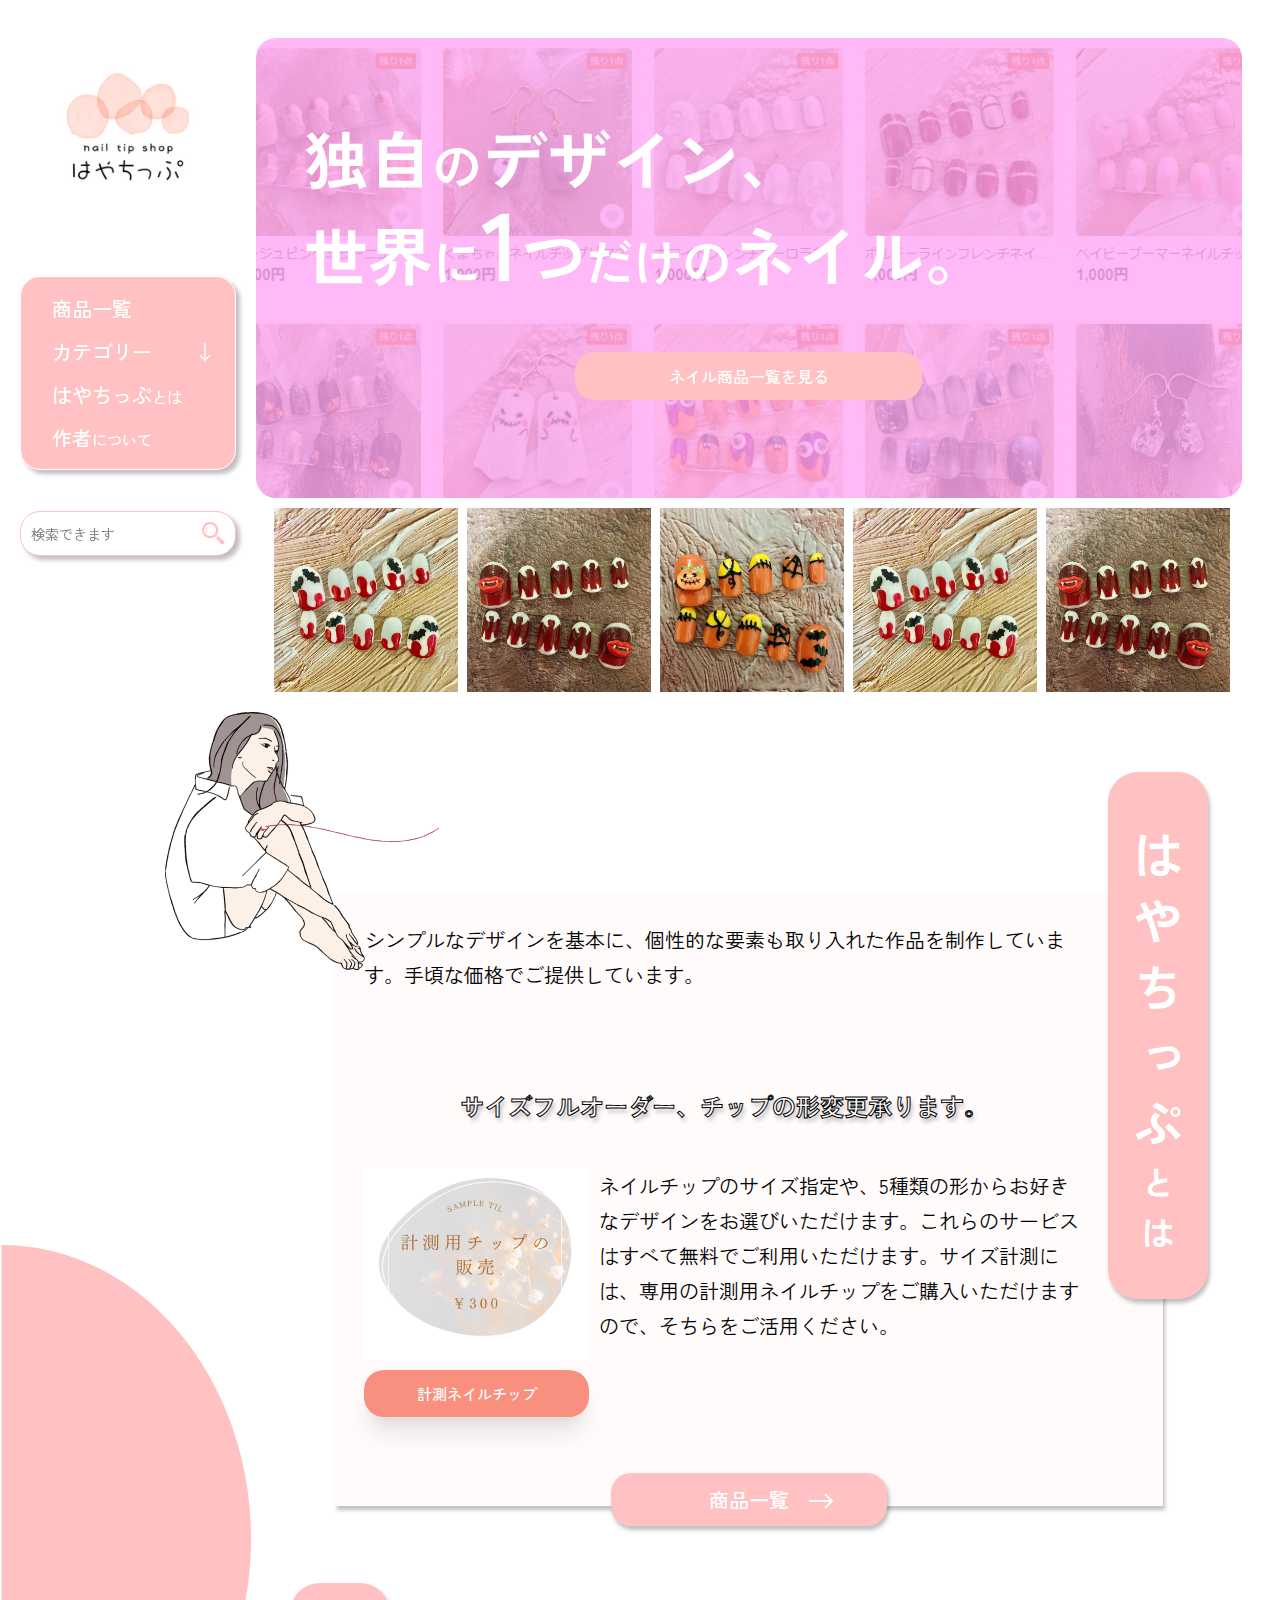
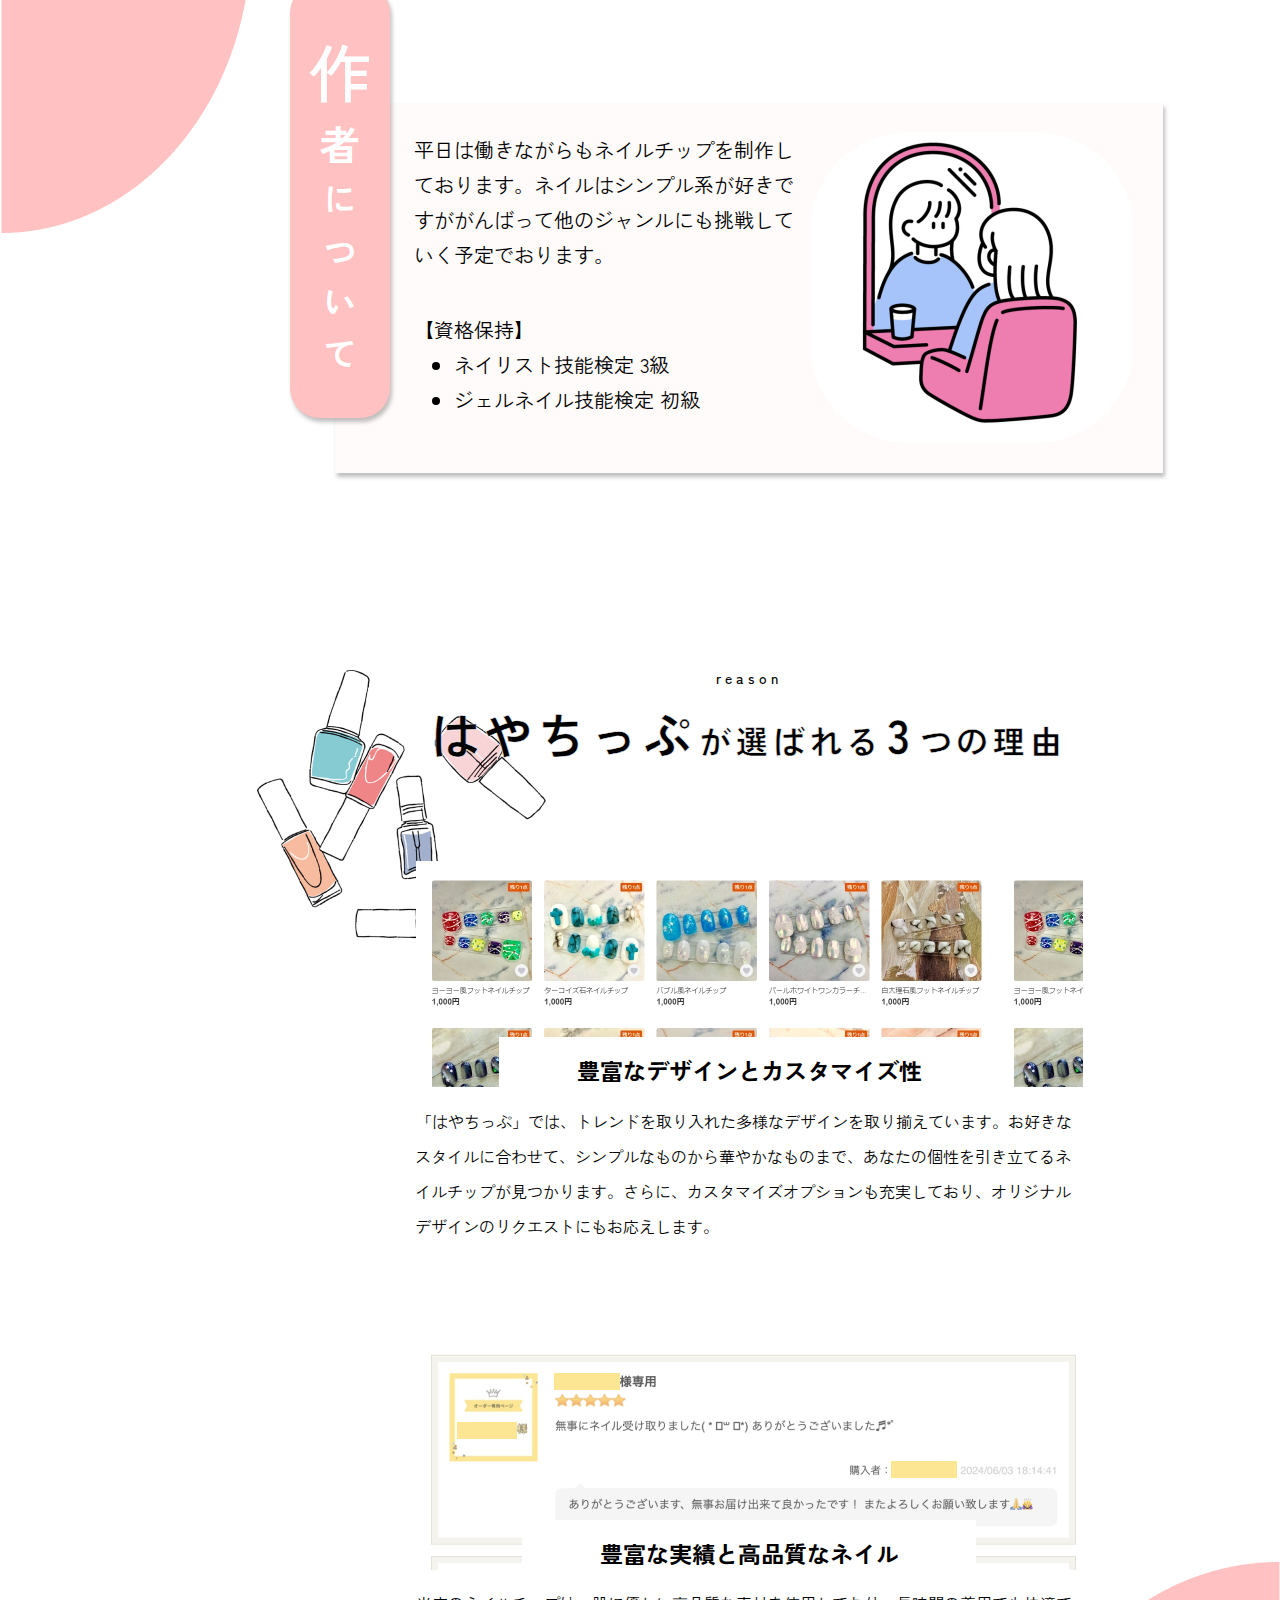
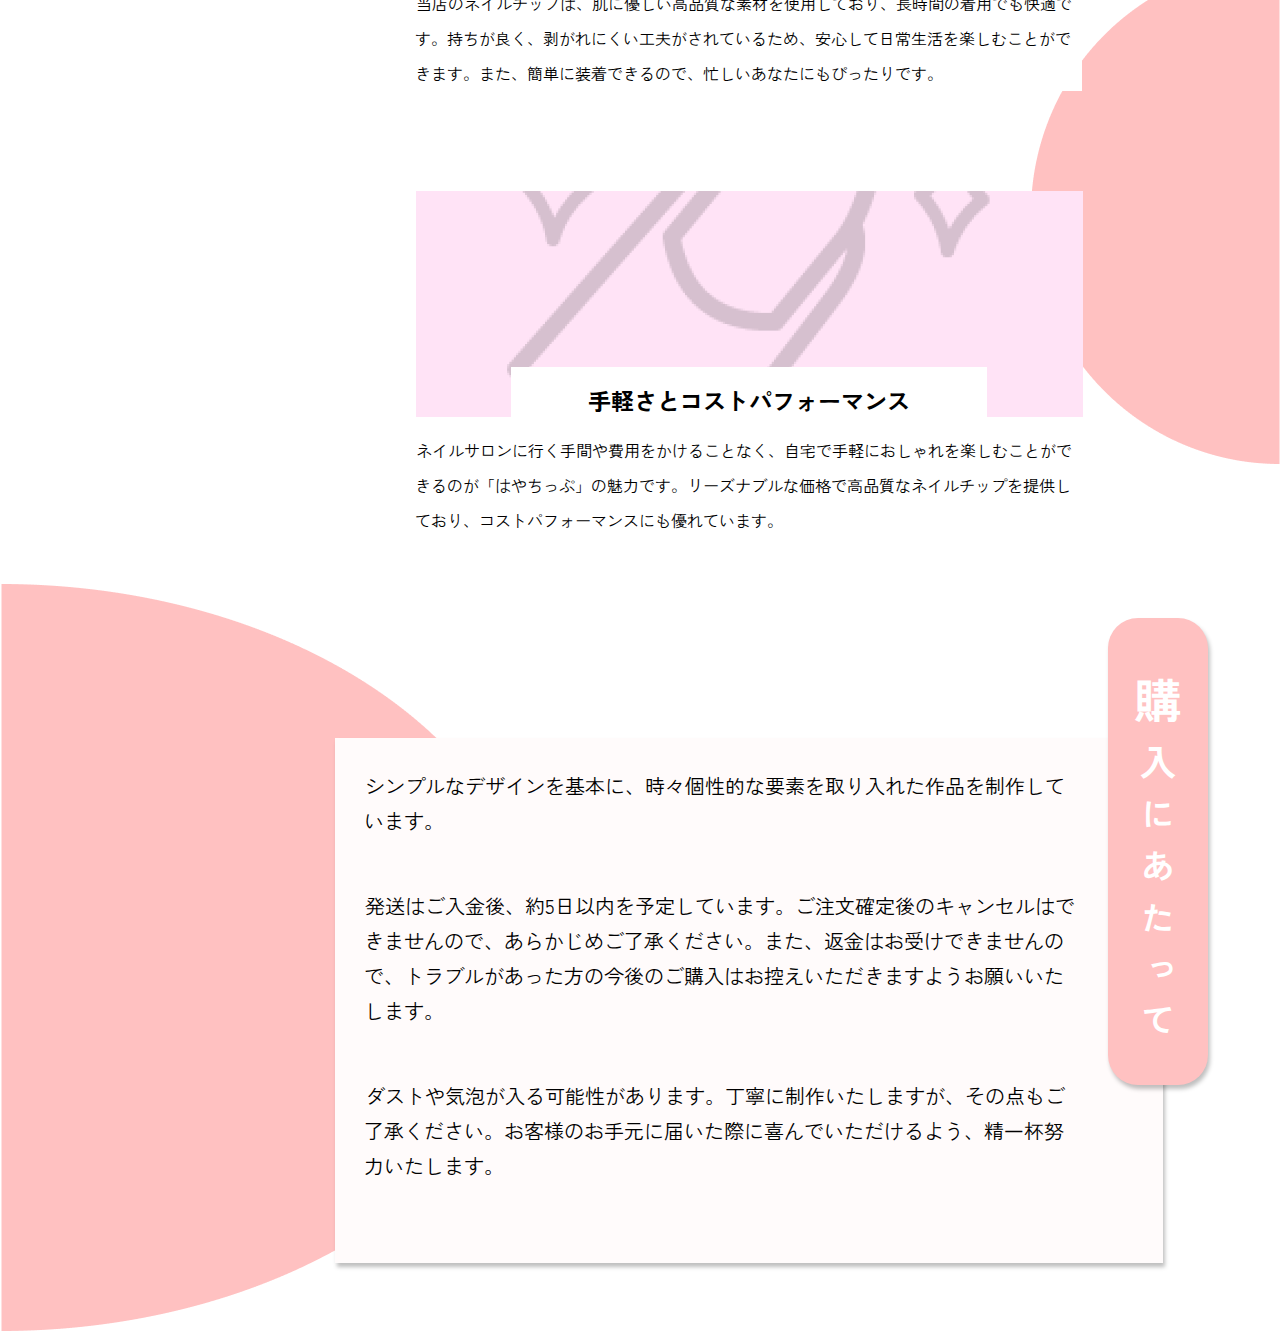
==== commit ec361216: "スマホ調整" ====
--- a/html/index.html
+++ b/html/index.html
@@ -167,8 +167,7 @@
             <p class="main-index_content_text main-index_content_text--kounyu">発送はご入金後、約5日以内を予定しています。ご注文確定後のキャンセルはできませんので、あらかじめご了承ください。また、返金はお受けできませんので、トラブルがあった方の今後のご購入はお控えいただきますようお願いいたします。</p>
             <p class="main-index_content_text main-index_content_text--kounyu">ダストや気泡が入る可能性があります。丁寧に制作いたしますが、その点もご了承ください。お客様のお手元に届いた際に喜んでいただけるよう、精一杯努力いたします。</p>
         </section>
-
-        <footer class="footer">&copy;2024.hayatip</footer>
     </main>
+    <footer class="footer">&copy;2024.hayatip</footer>
 </body>
 </html>--- a/html/css/style.css
+++ b/html/css/style.css
@@ -18,6 +18,11 @@
 .bg--3{
     left: 0px;
     top: 3784px;
+}
+@media screen and (max-width: 914px) {
+    .bg--3{
+        display: none;
+    }
 }
 
 .header{
@@ -144,8 +149,38 @@
 @media screen and (max-width: 914px) {
     .main-index .main-index_catch{
         margin-bottom: 140px;
-    }
-}
+        height: 370px;
+    }
+}
+@media screen and (max-width: 413px) {
+    .main-index .main-index_catch{
+        height: 300px;
+    }
+}
+@media screen and (max-width: 321px) {
+    .main-index .main-index_catch{
+        height: 270px;
+    }
+}
+
+@media screen and (max-width: 914px) {
+    .main-index .main-index_catch h2{
+        width: 100%;
+        display: block;
+    }
+    .main-index .main-index_catch h2 img{
+        width: 90%;
+        left: 0px;
+        position: relative;
+        display: block;
+        margin: auto;
+    }
+}
+
+.main-index .main-index_catch a{
+    display: block;
+}
+
 
 .main-index .main-index_catch img{
     position: absolute;
@@ -164,6 +199,14 @@
     padding: 15px 0px;
     font-weight: 500;
     border-radius: 20px;
+}
+
+@media screen and (max-width: 914px) {
+    .main-index_btn{
+        width: 80%;
+        left: 10%;
+        bottom: 20px;
+    }
 }
 
 .main-index_slider{
@@ -266,11 +309,21 @@
     font-weight: 500;
     box-shadow: rgb(0 0 0 / .25) 2px 4px 4px;
 }
+@media screen and (max-width: 914px) {
+    .btn{
+        font-size: 16px !important;
+    }
+}
 
 .btn span{
     position: absolute;
     top: 20px;
     left: calc(50% + 60px);
+}
+@media screen and (max-width: 914px) {
+    .btn span{
+        top: 18px;
+    }
 }
 
 .btn--index{
@@ -291,6 +344,12 @@
     background: #F9907F;
     box-shadow: rgba(0, 0, 0, 0.1) 0 20px 25px -5px, rgba(0, 0, 0, 0.04) 0 10px 10px -5px;
 }
+@media screen and (max-width: 914px) {
+    .btn--keisoku{
+        margin-top: 30px;
+        margin-bottom: 30px;
+    }
+}
 
 /*はやちっぷとは*/
 .main-index_content{
@@ -301,7 +360,7 @@
 }
 @media screen and (max-width: 914px) {
     .main-index_content{
-        margin: 0px 0px 20% 0px;
+        margin: 0px 0px 150px 0px;
     }
 }
 
@@ -335,9 +394,19 @@
 .main-index_content--left{
     padding: 3% 3% 3% 8%;
 }
+@media screen and (max-width: 914px) {
+    .main-index_content--left{
+        padding: 15px 15px 15px 15px;
+    }
+}
 
 .main-index_content--btn{
     padding: 3% 8% 9% 3% !important;
+}
+@media screen and (max-width: 914px) {
+    .main-index_content--btn{
+        padding: 15px 15px 100px 15px !important;
+    }
 }
 
 .main-index_content_title{
@@ -360,6 +429,18 @@
     .main-index_content_title{
         font-size: 24px;
         line-height: 4.0rem;
+        -ms-writing-mode: horizontal-tb;
+        writing-mode: horizontal-tb;
+        text-indent: 0;
+        padding: 10px 10px 10px 10px;
+        margin-bottom: 30px !important;
+        letter-spacing: 1rem;
+        display: block;
+        margin: auto;
+        position: static;
+        right:initial !important;
+        margin-top: -50px;
+        text-align: center;
     }
 }
 
@@ -406,6 +487,13 @@
     font-size: 20px;
     line-height: 35px;
     margin-bottom: 100px;
+}
+@media screen and (max-width: 914px) {
+    .main-index_content_text{
+        font-size: 16px;
+        line-height: 29px;
+        margin-bottom: 25px;
+    }
 }
 
 .main-index_content_text--kounyu{
@@ -422,9 +510,29 @@
     text-shadow: rgb(0 0 0 / .25) 2px 4px 4px;
     margin-bottom: 48px;
 }
+@media screen and (max-width: 914px) {
+    .main-index_content_inner_title{
+        margin-bottom: 24px;
+        font-size: 20px;
+        line-height: 29px;
+        -webkit-text-stroke-width: 0.5px;
+    }
+}
+
+@media screen and (max-width: 914px) {
+    .main-index_content_inner_left{
+        line-height: 29px;
+    }
+}
+
 
 .main-index_content_inner_group{
     display: flex;
+}
+@media screen and (max-width: 914px) {
+    .main-index_content_inner_group{
+        display: block;
+    }
 }
 
 .main-index_content_inner_group p{
@@ -432,9 +540,24 @@
     padding-left: 10px;
     line-height: 35px;
 }
+@media screen and (max-width: 914px) {
+    .main-index_content_inner_group p{
+        font-size: 16px;
+        padding-left: 0px;
+        line-height: 29px;
+    }
+}
 
 .main-index_content_inner_group_figure{
     width: 244px;
+}
+@media screen and (max-width: 914px) {
+    .main-index_content_inner_group_figure{
+        width: 100%;
+    }
+    .main-index_content_inner_group_figure img{
+        width: 100%;
+    }
 }
 
 /*作者について*/
@@ -443,6 +566,12 @@
     font-size: 20px;
     line-height: 35px;
 }
+@media screen and (max-width: 914px) {
+    .main-index_content_inner--sakusya{
+        font-size: 16px;
+        display: block;
+    }
+}
 
 .main-index_content_title--sakusya strong{
     font-size: 64px;
@@ -485,6 +614,15 @@
 
 .main-index_content_inner_image{
     width: 324px;
+}
+@media screen and (max-width: 914px) {
+    .main-index_content_inner_image{
+        margin-top: 30px;
+    }
+    .main-index_content_inner_image,
+    .main-index_content_inner_image img{
+        width: 100%;
+    }
 }
 
 /*はやちっぷが選ばれる3つの理由*/
@@ -517,6 +655,8 @@
     font-size: 32px;
     font-weight: bold;
     letter-spacing: 0.15em;
+    -webkit-text-stroke-width: .5px;
+    -webkit-text-stroke-color: #fff;
 }
 
 .reason-tiele_sub-title strong{
@@ -535,6 +675,11 @@
 .reason-section{
     margin-bottom: 100px;
 }
+@media screen and (max-width: 914px) {
+    .reason-section{
+        margin-bottom: 50px;
+    }
+}
 
 .reason-section_item{
     position: absolute;
@@ -544,6 +689,11 @@
 
 .reason-section--last{
     margin-bottom: 200px;
+}
+@media screen and (max-width: 914px) {
+    .reason-section--last{
+        margin-bottom: 100px;
+    }
 }
 
 .reason-section_figure{
@@ -597,8 +747,10 @@
 
 .footer{
     text-align: center;
-    margin: 20px 0px;
+    margin: 20px 0px 0px 0px;
     font-size: 14px;
     font-weight: 500;
-    color: #FFC1C1;
+    color: #FFFBFB;
+    background: #FFC1C1;
+    padding: 10px 0px;
 }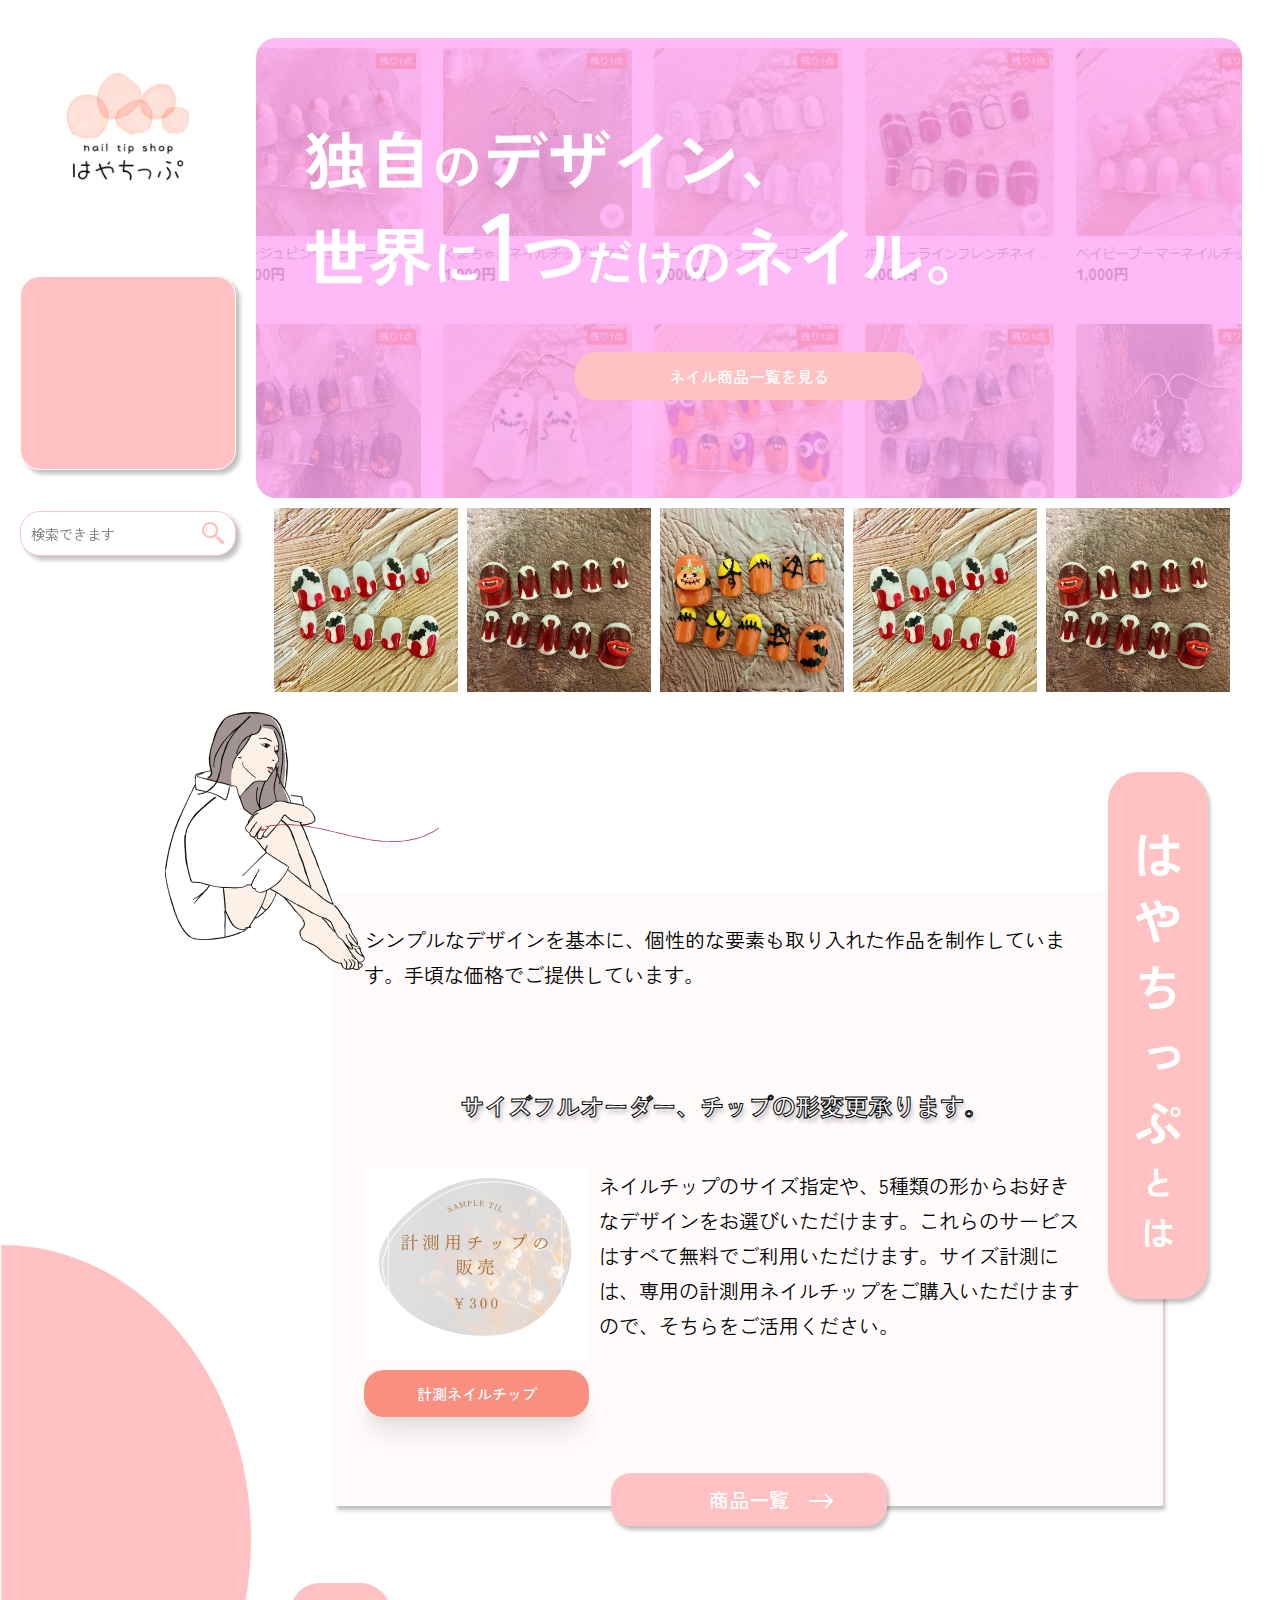
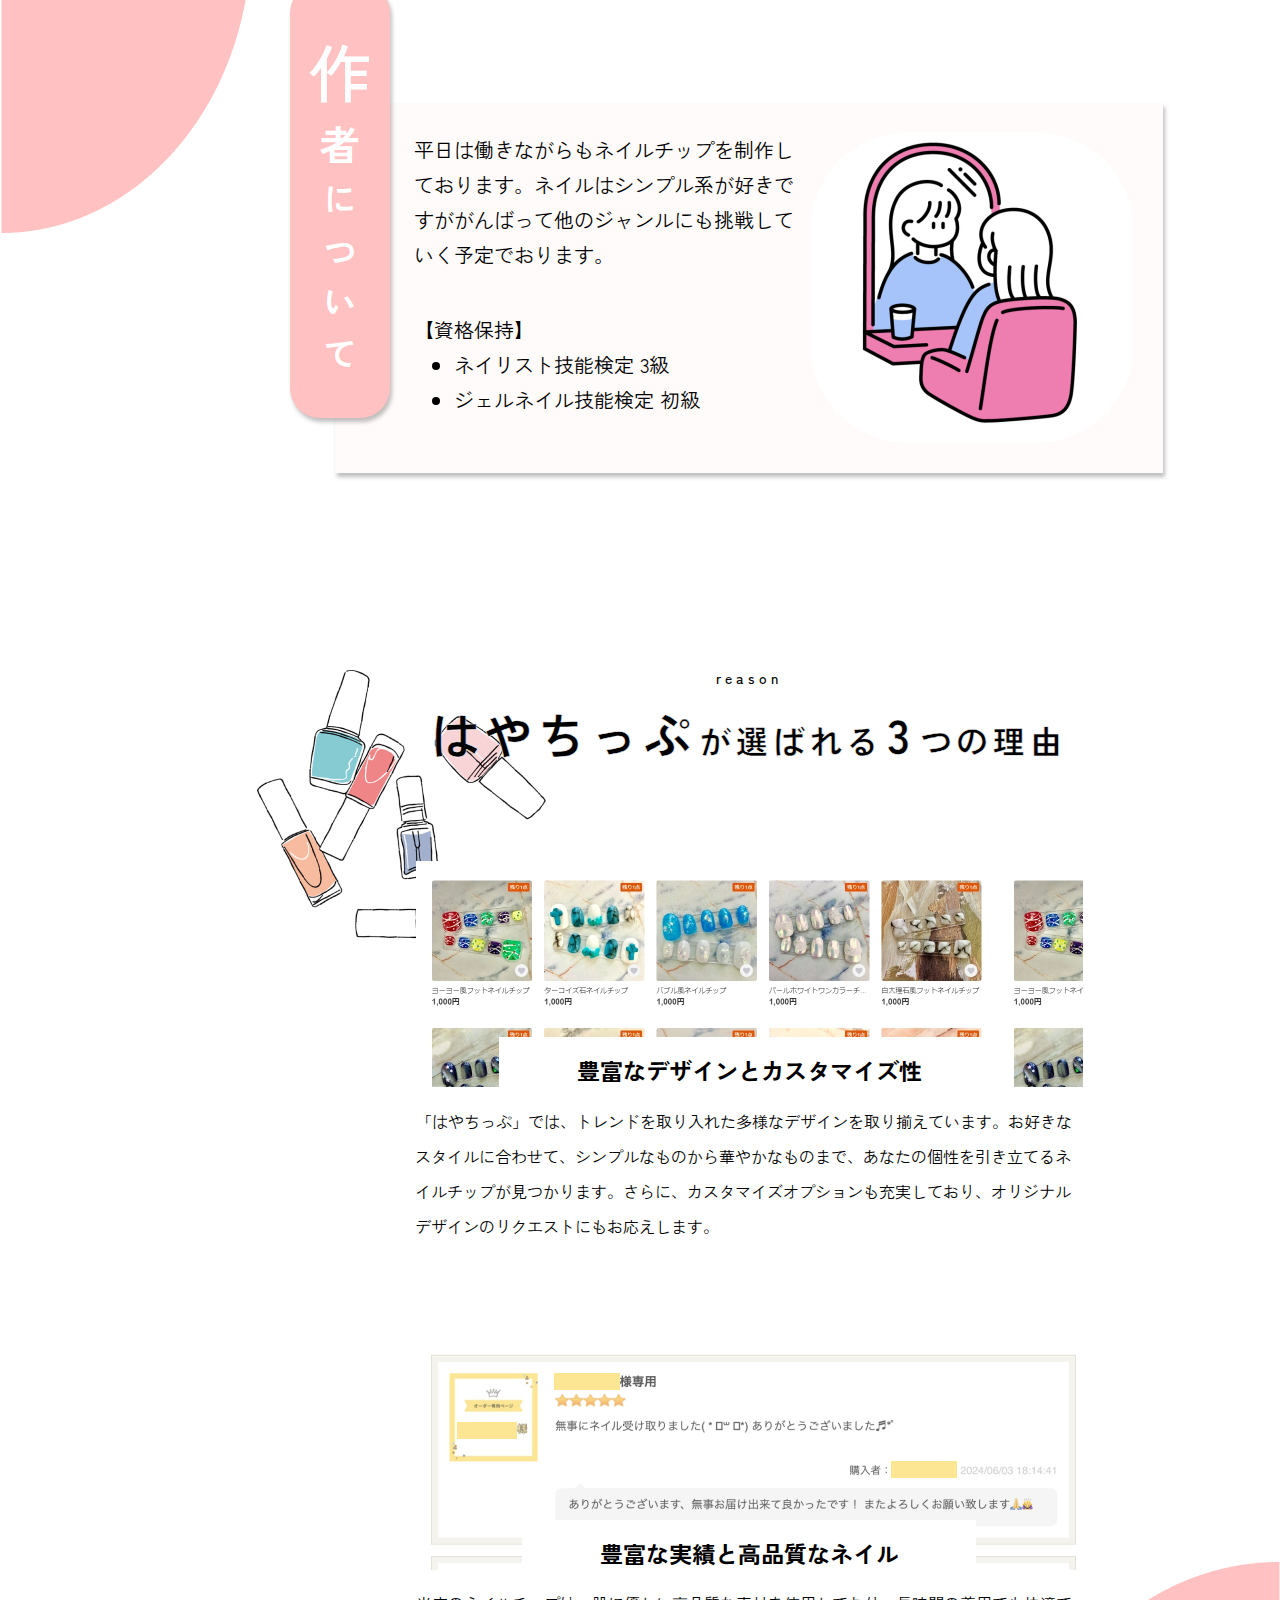
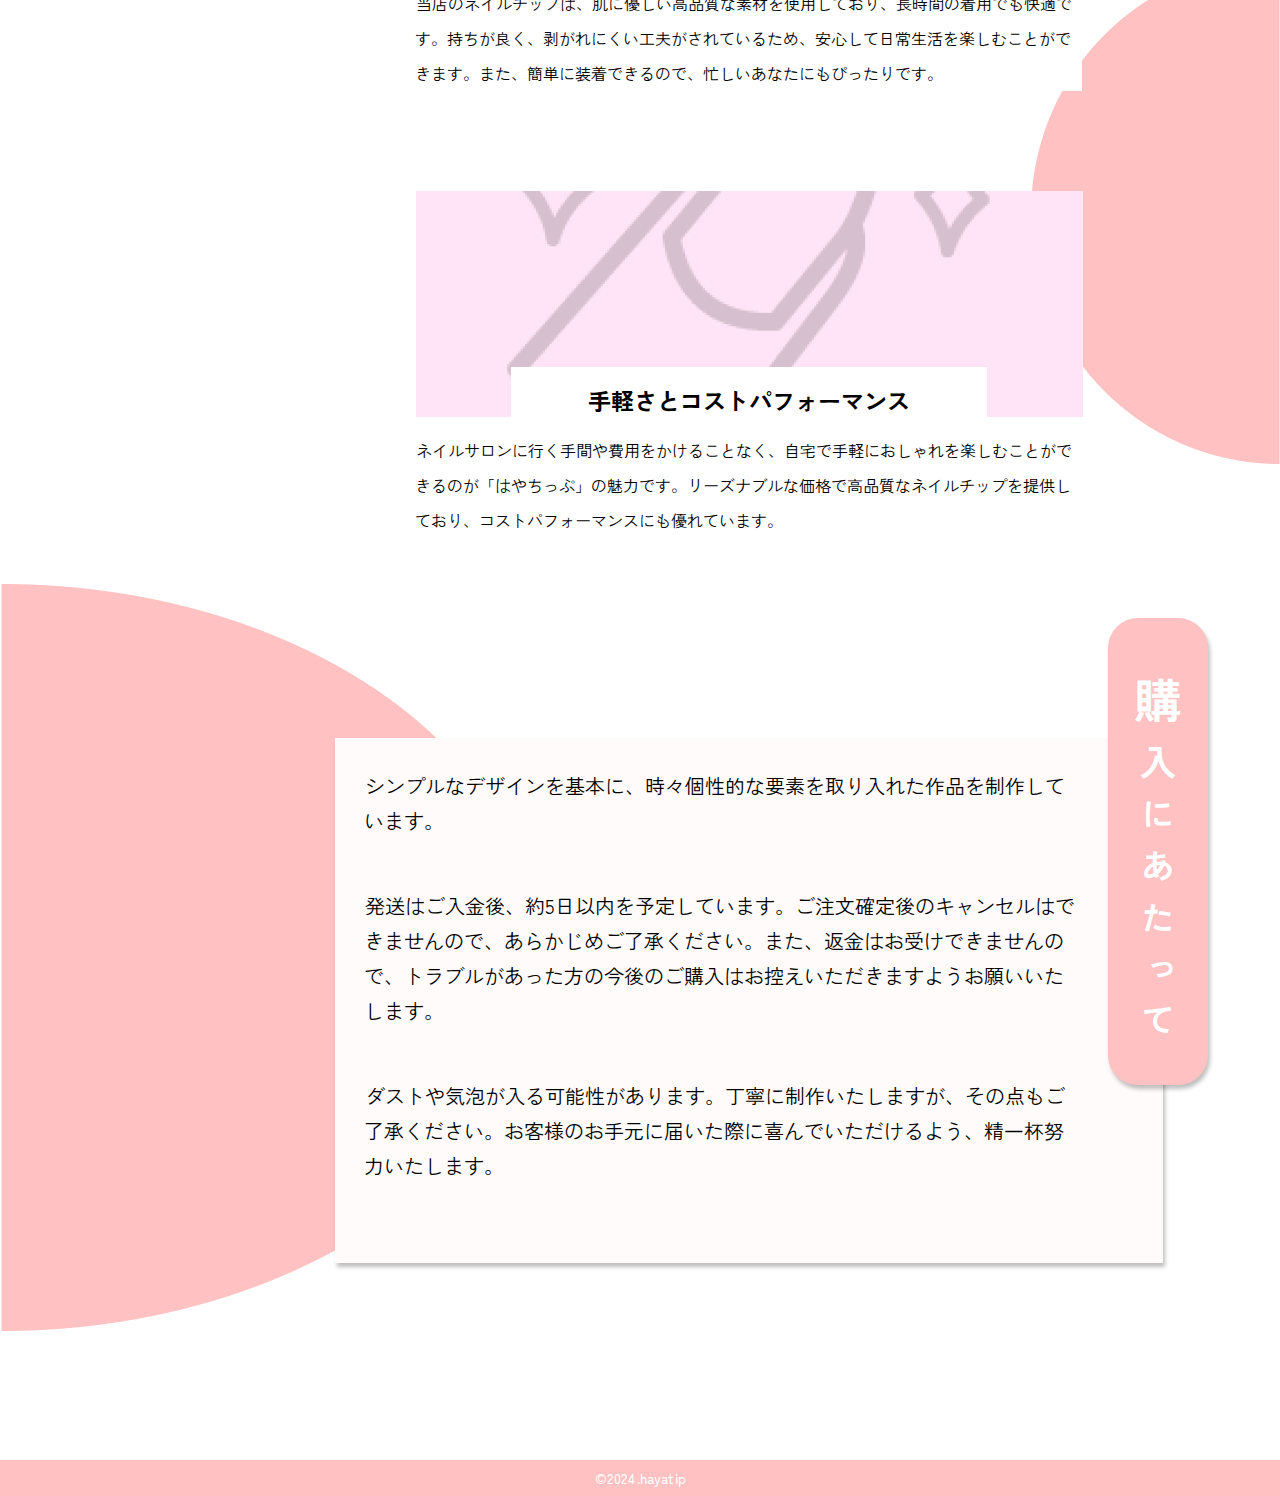
==== commit fffcb13e: "ハンバーガーメニュー" ====
--- a/html/index.html
+++ b/html/index.html
@@ -18,7 +18,14 @@
 
     <header class="header">
         <h1 class="logo logo--pc logo--sp"><img src="image/logo.png" alt="はやちっぷ"></h1>
-        <nav class="menu menu--pc menu--sp">
+        <div id="js-menu-btn" class="menu-btn">
+            <ul>
+                <li></li>
+                <li></li>
+                <li></li>
+            </ul>
+        </div>
+        <nav id="js-menu" class="menu menu--pc menu--sp">
             <ul>
                 <li><a href="#">商品一覧</a></li>
                 <li>
--- a/html/css/style.css
+++ b/html/css/style.css
@@ -55,7 +55,7 @@
 @media screen and (max-width: 1201px) {
     .logo--sp{
         padding: 0%;
-        z-index: 100;
+        z-index: 1;
         position: relative;
         padding: 20px 0px;
     }
@@ -72,12 +72,31 @@
     }
 }
 
+/*メニュー*/
+
 .menu{
     padding: 8%;
 }
 @media screen and (max-width: 1201px) {
     .menu--sp{
-       display: none;
+       display: block;
+       position: absolute;
+    }
+    .menu--sp.is-open{
+        position: absolute;
+        z-index: 2;
+        top: 100px;
+        left: calc(50% - 90px);
+        padding: 0px;
+    }
+    .menu--sp > ul{
+        transition: all .5s .5s;
+        opacity: 0;
+        transform: translateX(-10%);
+    }
+    .menu--sp.is-open > ul{
+        opacity: 1;
+        transform: translateX(0%);
     }
 }
 
@@ -88,6 +107,14 @@
     box-shadow: rgb(0 0 0 / .25) 4px 4px 4px;
     border-radius: 20px;
 }
+@media screen and (max-width: 1201px) {
+    .menu > ul{
+        box-shadow: 0px 0px 0px ;
+        border-radius: 0px;
+        border: 0px;
+        background: none;
+    }
+}
 
 .menu > ul li{
     font-size: 24px;
@@ -96,8 +123,23 @@
 @media screen and (max-width: 1350px) {
     .menu > ul li{
         font-size: 20px;
-    }
-}
+        opacity: 0;
+    }
+}
+@media screen and (max-width: 1201px) {
+    .menu > ul li{
+        font-size: 20px;
+        opacity: 0;
+        transform: translateX(-10%);
+        text-align: center;
+    }
+
+    .menu.is-open > ul li{
+        opacity: 1;
+        transform: translateX(0%);
+    }
+}
+
 
 .menu ul li a,
 .menu ul li span
@@ -118,6 +160,78 @@
     }
 }
 
+/*スマホメニュー*/
+.menu-btn{
+    display: none;
+    width: 100px;
+    height: 100px;
+    background: #FFC1C1;
+    position: absolute;
+    top: 47px;
+    right: 20px;
+    border-radius: 100px;
+    z-index:2;
+    transition: all .5s;
+}
+.menu-btn.is-open{
+    width: 100vw;
+    height: 100vh;
+    top: 0px;
+    right: 0px;
+    border-radius: 0px;
+}
+.menu-btn.is-open ul{
+    width:100vw;
+}
+.menu-btn.is-open ul li{
+    left: calc(50% - 25px);
+}
+
+.menu-btn.is-open ul li:first-child{
+    transform: rotate(45deg);
+}
+
+.menu-btn.is-open ul li:last-child{
+    transform: rotate(-45deg);
+    top: 34px;
+}
+
+.menu-btn.is-open ul li:nth-child(2){
+    opacity: 0;
+}
+
+@media screen and (max-width: 1201px) {
+    .menu-btn{
+        display: block;
+        cursor: pointer;
+    }
+    .menu-btn ul{
+        width: 100%;
+        height: 100%;
+    }
+    .menu-btn ul li{
+        display: inline-block;
+        width: 50px;
+        height: 4px;
+        background: #FFFBFB;
+        position: absolute;
+        left: 25%;
+        border-radius: 2px;
+        transition: all .5s;
+    }
+    .menu-btn ul li:first-child{
+        top: 34px;
+    }
+    .menu-btn ul li:nth-child(2){
+        top: 48px;
+        opacity: 1;
+    }
+    .menu-btn ul li:last-child{
+        top: 63px;
+    }
+}
+
+/*メイン*/
 @media screen and (max-width: 1201px) {
     .main{
         padding: 20px 20px 0px 20px !important;
@@ -244,7 +358,7 @@
     right: 20px;
     top: 16px;
 }
-.is-open .menu_btn_arrow{
+.menu_btn.is-open .menu_btn_arrow{
     transform: rotate(-90deg);
 }
 
@@ -261,6 +375,8 @@
 @media screen and (max-width: 1260px) {
 .menu_category li{
     font-size: 12px !important;
+    padding-left: 0px;
+    text-align: center;
 }
 }
 
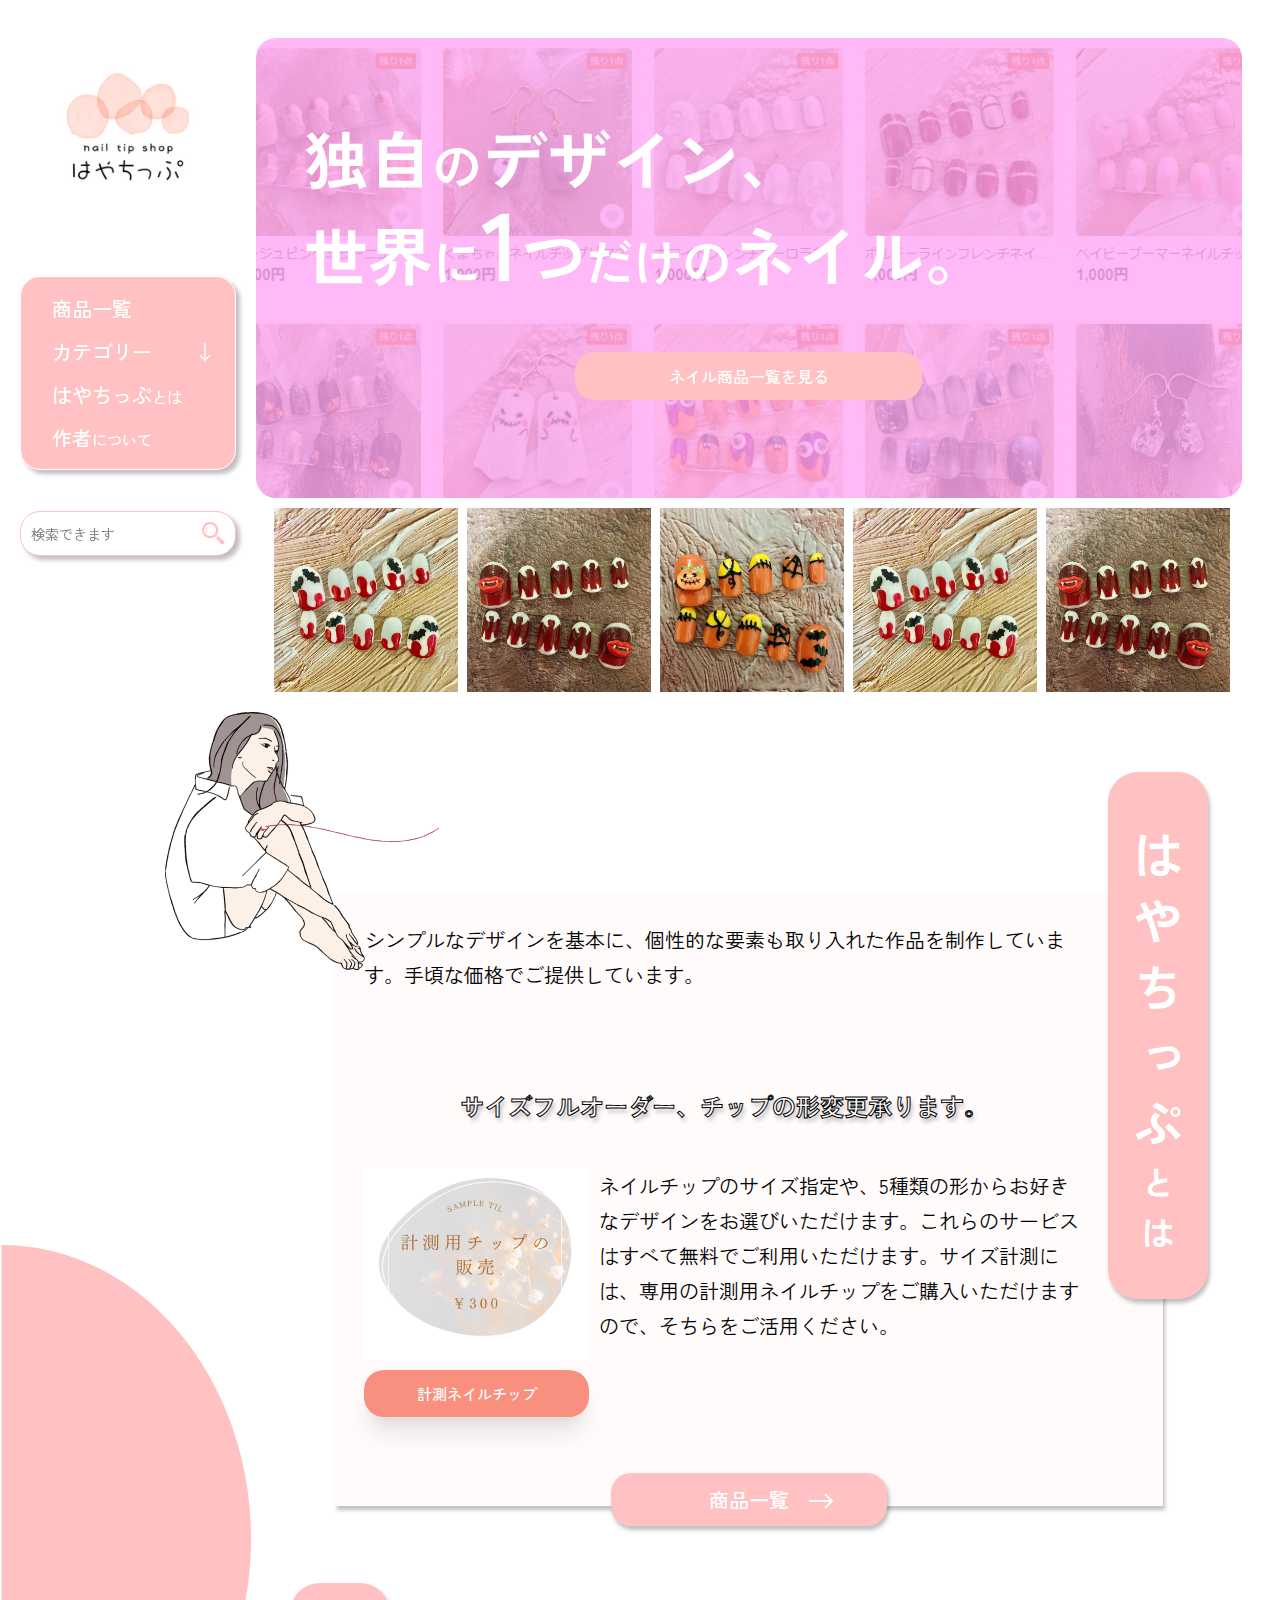
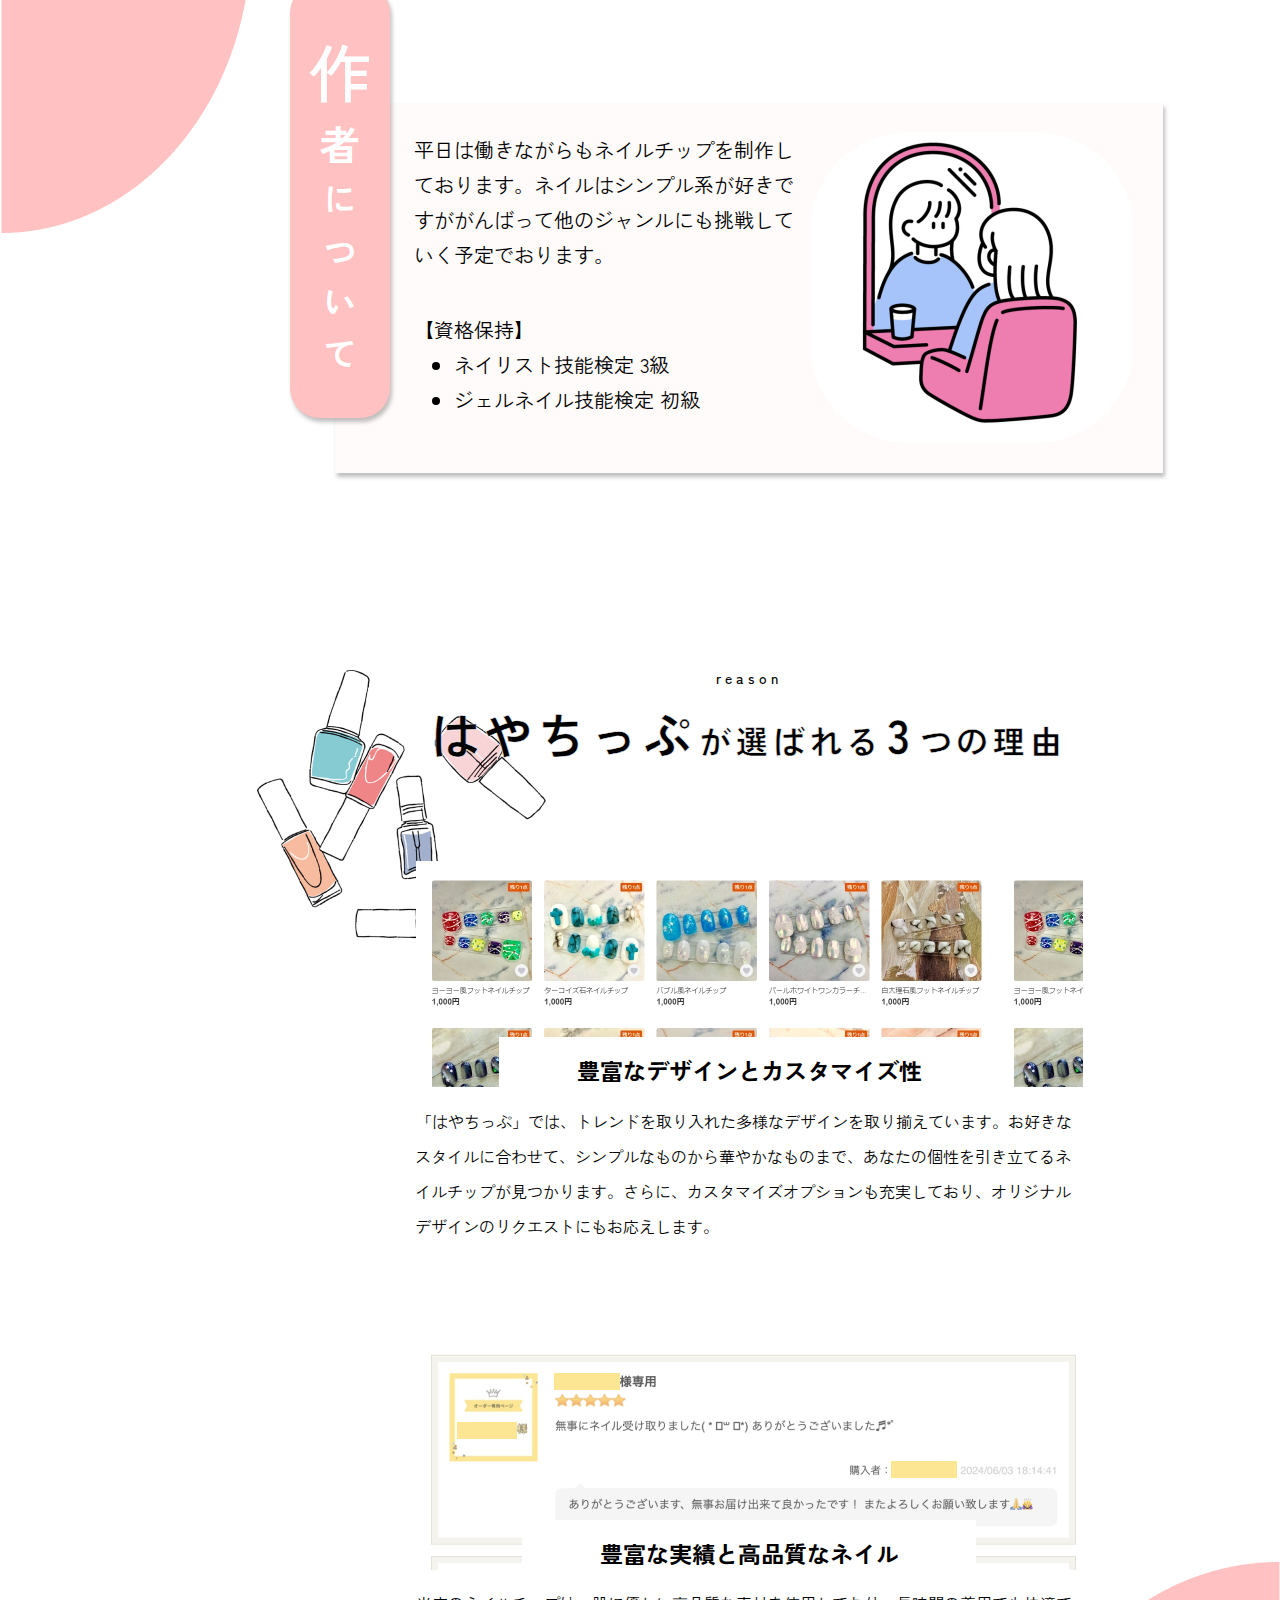
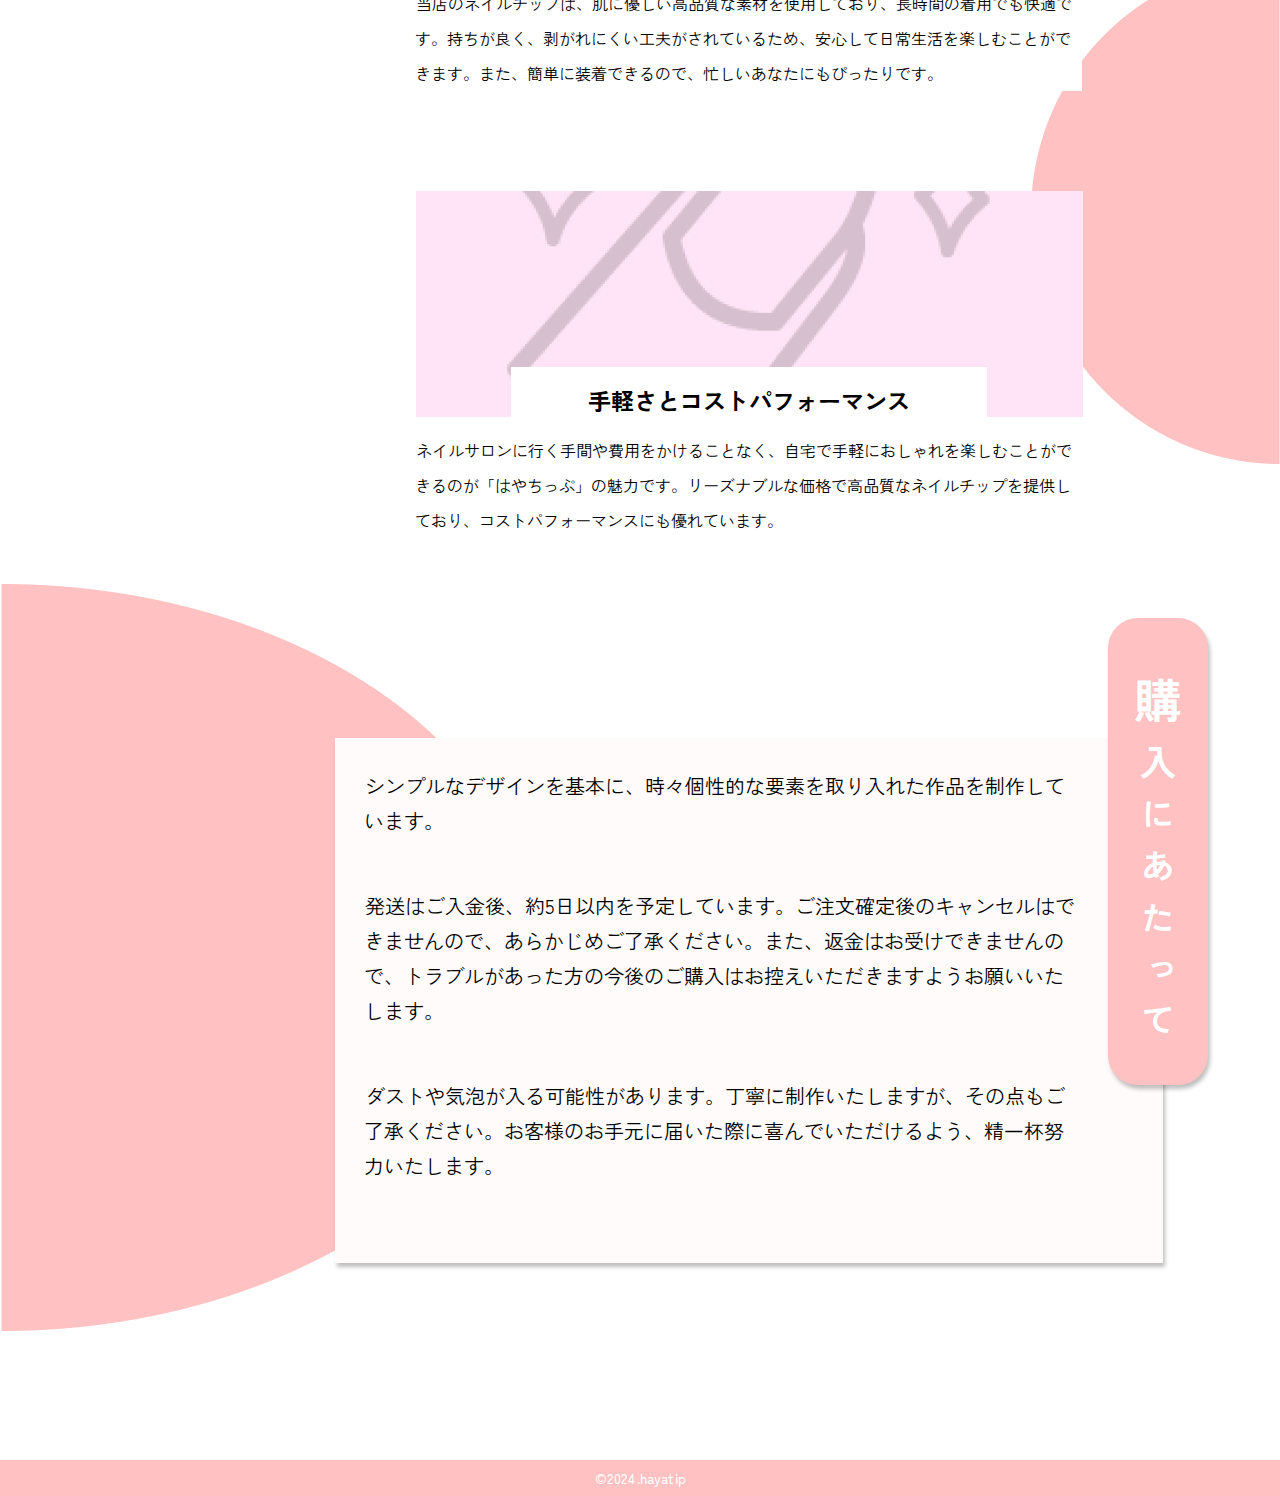
==== commit 51123709: "メニューの調整、hover、テキストドラッグ" ====
--- a/html/index.html
+++ b/html/index.html
@@ -2,6 +2,7 @@
 <head>
 <meta charset="UTF-8">
 <meta name="viewport" content="width=device-width, initial-scale=1">
+<title>はやちっぷ - nail tip shop</title>
 <link rel="stylesheet" href="css/reset.css">
 <link rel="stylesheet" href="css/style.css">
 <link href="https://fonts.googleapis.com/css2?family=Zen+Kaku+Gothic+Antique:wght@300;400;500;700;900&display=swap" rel="stylesheet">
@@ -9,6 +10,30 @@
 <script src="js/jquery.js"></script>
 <script src="js/slick.js"></script>
 <script src="js/index.js"></script>
+<meta name="description" content="シンプルなデザインを基本に、個性的な要素も取り入れた作品を制作しています。手頃な価格でご提供しています。">
+<meta name=”keywords” content=”はやちっぷ,ネイルチップショップ,ネイルチップ販売,ハンドメイド,オリジナルネイル,ネイルチップス,”>
+<link rel="icon" href="favicon.ico">
+<!--OGP-->
+<meta property="og:locale" content="ja_JP">
+<meta property="og:locale" content="website">
+<meta property="og:title" content="はやちっぷ - nail tip shop">
+<meta property="og:description" content="シンプルなデザインを基本に、個性的な要素も取り入れた作品を制作しています。手頃な価格でご提供しています。">
+<meta property="og:url" content="https://hayatip.shop/">
+<meta property="og:image" content="1200-630.png">
+<meta property="og:image:secure_url" content="1200-630.png">
+<meta property="og:image:width" content="1200">
+<meta property="og:image:height" content="630">
+<meta property="og:image:alt" content="”はやちっぷ - nail tip shop">
+<meta property="og:image:type" content="image/png">
+<!--x-->
+<meta name="twitter:card" content="summary" />
+<meta name="twitter:site" content="@nytimesbits" />
+<meta name="twitter:creator" content="@nickbilton" />
+<meta property="og:url" content="https://hayatip.shop/" />
+<meta property="og:title" content="はやちっぷ - nail tip shop" />
+<meta property="og:description" content="シンプルなデザインを基本に、個性的な要素も取り入れた作品を制作しています。手頃な価格でご提供しています。" />
+<meta property="og:image" content="image/png" />
+
 <title>はやちっぷ -nail tip shop-</title>
 </head>
 <body class="body">
--- a/html/css/style.css
+++ b/html/css/style.css
@@ -1,3 +1,8 @@
+::selection {
+    color: #fff;
+    background-color: #FFC1C1;
+  }
+
 .body{
     position: relative;
     font-family: "Zen Kaku Gothic Antique", sans-serif;
@@ -71,11 +76,16 @@
         margin: auto;
     }
 }
+@media screen and (max-width: 914px) {
+    .logo--sp img{
+        width: 80px;
+    }
+}
 
 /*メニュー*/
 
 .menu{
-    padding: 8%;
+    padding: 8% !important;
 }
 @media screen and (max-width: 1201px) {
     .menu--sp{
@@ -86,15 +96,16 @@
         position: absolute;
         z-index: 2;
         top: 100px;
-        left: calc(50% - 90px);
+        left: calc(50% - 17%);
         padding: 0px;
     }
     .menu--sp > ul{
-        transition: all .5s .5s;
+        transition: all 0s 0s;
         opacity: 0;
         transform: translateX(-10%);
     }
     .menu--sp.is-open > ul{
+        transition: all .5s .5s;
         opacity: 1;
         transform: translateX(0%);
     }
@@ -123,7 +134,6 @@
 @media screen and (max-width: 1350px) {
     .menu > ul li{
         font-size: 20px;
-        opacity: 0;
     }
 }
 @media screen and (max-width: 1201px) {
@@ -138,6 +148,17 @@
         opacity: 1;
         transform: translateX(0%);
     }
+}
+
+.menu > ul li a,
+.menu > ul li span,
+.menu_btn_arrow img{
+    transition:all .5s;
+}
+
+.menu > ul li a:hover,
+.menu > ul li span:hover{
+    color: #F9907F;
 }
 
 
@@ -173,6 +194,14 @@
     z-index:2;
     transition: all .5s;
 }
+@media screen and (max-width: 914px) {
+    .menu-btn{
+        width: 80px;
+        height: 80px;
+        top: 20px;
+    }
+}
+
 .menu-btn.is-open{
     width: 100vw;
     height: 100vh;
@@ -186,14 +215,20 @@
 .menu-btn.is-open ul li{
     left: calc(50% - 25px);
 }
+@media screen and (max-width: 914px) {
+    .menu-btn.is-open ul li{
+        left: calc(50% - 25px);
+    }
+}
 
 .menu-btn.is-open ul li:first-child{
     transform: rotate(45deg);
+    top: 50px;
 }
 
 .menu-btn.is-open ul li:last-child{
     transform: rotate(-45deg);
-    top: 34px;
+    top: 50px;
 }
 
 .menu-btn.is-open ul li:nth-child(2){
@@ -230,6 +265,21 @@
         top: 63px;
     }
 }
+@media screen and (max-width: 914px) {
+    .menu-btn ul li{
+        left: 20%;
+    }
+    .menu-btn ul li:first-child{
+        top: 25px;
+    }
+    .menu-btn ul li:nth-child(2){
+        top: 40px;
+        opacity: 1;
+    }
+    .menu-btn ul li:last-child{
+        top: 55px;
+    }
+}
 
 /*メイン*/
 @media screen and (max-width: 1201px) {
@@ -259,6 +309,13 @@
     height: 460px;
     border-radius: 20px;
     position: relative;
+    transition: all .5s;
+}
+.main-index .main-index_catch:hover{
+    opacity: 0.7;
+}
+.main-index .main-index_catch:hover .main-index_btn{
+    background: #F9907F;
 }
 @media screen and (max-width: 914px) {
     .main-index .main-index_catch{
@@ -293,6 +350,13 @@
 
 .main-index .main-index_catch a{
     display: block;
+    width: 100%;
+    height: 460px;
+}
+@media screen and (max-width: 914px) {
+    .main-index .main-index_catch a{
+        height: 370px;
+    }
 }
 
 
@@ -313,6 +377,7 @@
     padding: 15px 0px;
     font-weight: 500;
     border-radius: 20px;
+    transition: all .5s;
 }
 
 @media screen and (max-width: 914px) {
@@ -424,6 +489,10 @@
     border-radius: 20px;
     font-weight: 500;
     box-shadow: rgb(0 0 0 / .25) 2px 4px 4px;
+    transition: all .5s;
+}
+.btn:hover{
+    background: #F9907F;
 }
 @media screen and (max-width: 914px) {
     .btn{
@@ -459,6 +528,9 @@
     margin-top: 10px;
     background: #F9907F;
     box-shadow: rgba(0, 0, 0, 0.1) 0 20px 25px -5px, rgba(0, 0, 0, 0.04) 0 10px 10px -5px;
+}
+.btn--keisoku:hover{
+    background: #FFC1C1;
 }
 @media screen and (max-width: 914px) {
     .btn--keisoku{
